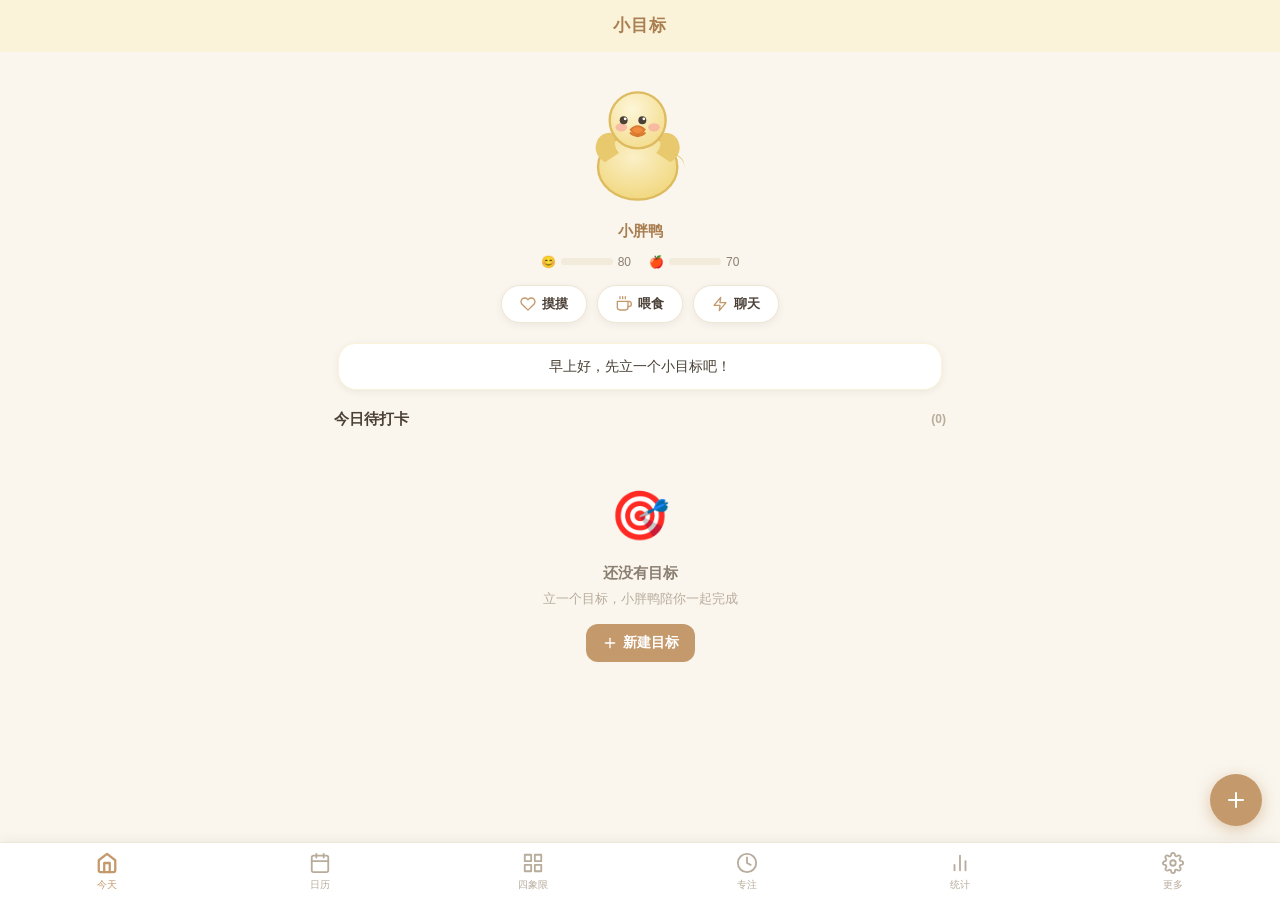
==== app/index.html @ 7b48530d "🐤 小目标 v1.0：完全免费的PlanJoy复刻版 + 虚拟宠物 - 6页面: 今天(宠物+待打卡)/日历/四象限/番茄钟/统计/更多 - 目标3类型(量化/习惯/里程碑) + 4步创建向导 + 1" ====
<!DOCTYPE html>
<html lang="zh-CN">
<head>
  <meta charset="UTF-8">
  <meta name="viewport" content="width=device-width, initial-scale=1.0, maximum-scale=1.0, user-scalable=no, viewport-fit=cover">
  <meta name="theme-color" content="#C49A6C">
  <meta name="description" content="小目标 - 一个人也能认真完成目标的安静角落。完全免费、无付费墙、无焦虑制造机。">
  <meta name="apple-mobile-web-app-capable" content="yes">
  <meta name="mobile-web-app-capable" content="yes">
  <meta name="apple-mobile-web-app-status-bar-style" content="default">
  <meta name="apple-mobile-web-app-title" content="小目标">
  <link rel="manifest" href="manifest.json">
  <link rel="icon" href="data:image/svg+xml,%3Csvg xmlns='http://www.w3.org/2000/svg' viewBox='0 0 64 64'%3E%3Ccircle cx='32' cy='34' r='26' fill='%23F0D67A'/%3E%3Cellipse cx='32' cy='38' rx='20' ry='14' fill='%23F5E6B8'/%3E%3Ccircle cx='24' cy='30' r='3.5' fill='%23333'/%3E%3Ccircle cx='40' cy='30' r='3.5' fill='%23333'/%3E%3Cpath d='M27 40 q5 5 10 0' stroke='%23E8A33C' stroke-width='3' fill='none' stroke-linecap='round'/%3E%3C/svg%3E">
  <link rel="apple-touch-icon" href="assets/app-icon-180.png">
  <title>小目标</title>
  <link rel="stylesheet" href="css/style.css">
</head>
<body>
  <!-- 启动画面 -->
  <div id="splash-screen" class="splash-screen">
    <div class="splash-content">
      <svg class="splash-logo" viewBox="0 0 64 64"><circle cx="32" cy="34" r="26" fill="#F0D67A"/><ellipse cx="32" cy="38" rx="20" ry="14" fill="#F5E6B8"/><circle cx="24" cy="30" r="3.5" fill="#333"/><circle cx="40" cy="30" r="3.5" fill="#333"/><path d="M27 40 q5 5 10 0" stroke="#E8A33C" stroke-width="3" fill="none" stroke-linecap="round"/></svg>
      <div class="splash-title">小目标</div>
      <div class="splash-sub">一个人也能认真完成目标 🐤</div>
      <div class="splash-loader"></div>
    </div>
  </div>

  <!-- 主应用 -->
  <div id="app" class="app-wrap hidden">
    <header class="app-header">
      <div class="app-title" id="page-title">小目标</div>
      <nav class="app-nav" id="app-nav">
        <a href="#" data-page="home" class="active">
          <svg class="nav-icon" viewBox="0 0 24 24" fill="none" stroke="currentColor" stroke-width="2" stroke-linecap="round" stroke-linejoin="round"><path d="M3 9l9-7 9 7v11a2 2 0 0 1-2 2H5a2 2 0 0 1-2-2z"/><polyline points="9 22 9 12 15 12 15 22"/></svg>
          <span>今天</span>
        </a>
        <a href="#" data-page="calendar">
          <svg class="nav-icon" viewBox="0 0 24 24" fill="none" stroke="currentColor" stroke-width="2" stroke-linecap="round" stroke-linejoin="round"><rect x="3" y="4" width="18" height="18" rx="2" ry="2"/><line x1="16" y1="2" x2="16" y2="6"/><line x1="8" y1="2" x2="8" y2="6"/><line x1="3" y1="10" x2="21" y2="10"/></svg>
          <span>日历</span>
        </a>
        <a href="#" data-page="quadrant">
          <svg class="nav-icon" viewBox="0 0 24 24" fill="none" stroke="currentColor" stroke-width="2" stroke-linecap="round" stroke-linejoin="round"><rect x="3" y="3" width="7" height="7"/><rect x="14" y="3" width="7" height="7"/><rect x="14" y="14" width="7" height="7"/><rect x="3" y="14" width="7" height="7"/></svg>
          <span>四象限</span>
        </a>
        <a href="#" data-page="focus">
          <svg class="nav-icon" viewBox="0 0 24 24" fill="none" stroke="currentColor" stroke-width="2" stroke-linecap="round" stroke-linejoin="round"><circle cx="12" cy="12" r="10"/><polyline points="12 6 12 12 16 14"/></svg>
          <span>专注</span>
        </a>
        <a href="#" data-page="stats">
          <svg class="nav-icon" viewBox="0 0 24 24" fill="none" stroke="currentColor" stroke-width="2" stroke-linecap="round" stroke-linejoin="round"><line x1="18" y1="20" x2="18" y2="10"/><line x1="12" y1="20" x2="12" y2="4"/><line x1="6" y1="20" x2="6" y2="14"/></svg>
          <span>统计</span>
        </a>
        <a href="#" data-page="more">
          <svg class="nav-icon" viewBox="0 0 24 24" fill="none" stroke="currentColor" stroke-width="2" stroke-linecap="round" stroke-linejoin="round"><circle cx="12" cy="12" r="3"/><path d="M19.4 15a1.65 1.65 0 0 0 .33 1.82l.06.06a2 2 0 0 1 0 2.83 2 2 0 0 1-2.83 0l-.06-.06a1.65 1.65 0 0 0-1.82-.33 1.65 1.65 0 0 0-1 1.51V21a2 2 0 0 1-2 2 2 2 0 0 1-2-2v-.09A1.65 1.65 0 0 0 9 19.4a1.65 1.65 0 0 0-1.82.33l-.06.06a2 2 0 0 1-2.83 0 2 2 0 0 1 0-2.83l.06-.06a1.65 1.65 0 0 0 .33-1.82 1.65 1.65 0 0 0-1.51-1H3a2 2 0 0 1-2-2 2 2 0 0 1 2-2h.09A1.65 1.65 0 0 0 4.6 9a1.65 1.65 0 0 0-.33-1.82l-.06-.06a2 2 0 0 1 0-2.83 2 2 0 0 1 2.83 0l.06.06a1.65 1.65 0 0 0 1.82.33H9a1.65 1.65 0 0 0 1-1.51V3a2 2 0 0 1 2-2 2 2 0 0 1 2 2v.09a1.65 1.65 0 0 0 1 1.51 1.65 1.65 0 0 0 1.82-.33l.06-.06a2 2 0 0 1 2.83 0 2 2 0 0 1 0 2.83l-.06.06a1.65 1.65 0 0 0-.33 1.82V9a1.65 1.65 0 0 0 1.51 1H21a2 2 0 0 1 2 2 2 2 0 0 1-2 2h-.09a1.65 1.65 0 0 0-1.51 1z"/></svg>
          <span>更多</span>
        </a>
      </nav>
    </header>

    <main id="main-content"></main>

    <!-- 底部快捷打卡栏 -->
    <div id="quickbar" class="quickbar hidden">
      <div class="quickbar-inner" id="quickbar-inner"></div>
    </div>

    <div id="modal-overlay" class="modal-overlay hidden">
      <div class="modal-box" id="modal-content"></div>
    </div>
    <div id="duck-pop" class="duck-pop hidden"></div>
    <div id="toast" class="toast hidden"></div>
  </div>

  <script>
    if ('serviceWorker' in navigator && /^https?:$/.test(location.protocol)) {
      window.addEventListener('load', function () {
        navigator.serviceWorker.register('service-worker.js').catch(function (e) {
          console.warn('SW failed:', e.message);
        });
      });
    }
  </script>
  <script src="js/data/presets.js"></script>
  <script src="js/data/templates.js"></script>
  <script src="js/data/duck.js"></script>
  <script src="js/utils/icons.js"></script>
  <script src="js/utils/store.js"></script>
  <script src="js/utils/duckArt.js"></script>
  <script src="js/utils/llm.js"></script>
  <script src="js/app.js"></script>
</body>
</html>
---- app/css/style.css ----
/* ============ 小目标 · 手账感设计 ============ */
:root {
  --primary: #C49A6C;        /* 暖木色 */
  --primary-dark: #A97E50;
  --olive: #7A9A6E;          /* 橄榄绿 */
  --duck-yellow: #F0D67A;    /* 小胖鸭黄 */
  --duck-soft: #FBF3D9;
  --done: #6DBF6D;           /* 完成绿 */
  --warn: #F0A050;           /* 警告橙 */
  --danger: #E07070;
  --bg: #FAF6EE;             /* 手账米白 */
  --card: #FFFFFF;
  --ink: #4A4036;            /* 主文字 */
  --ink-2: #8A7F70;          /* 次要文字 */
  --ink-3: #B8AC9C;          /* 弱文字 */
  --line: #EFE6D6;
  --radius: 16px;
  --shadow: 0 2px 8px rgba(0,0,0,0.06);
  --nav-h: 58px;
  --header-h: 52px;
}
* { margin: 0; padding: 0; box-sizing: border-box; -webkit-tap-highlight-color: transparent; }
html { font-size: 16px; }
body {
  font-family: -apple-system, BlinkMacSystemFont, "PingFang SC", "Hiragino Sans GB", "Microsoft YaHei", sans-serif;
  background: var(--bg);
  color: var(--ink);
  line-height: 1.5;
  overscroll-behavior: none;
}

/* ---------- 启动画面 ---------- */
.splash-screen {
  position: fixed; inset: 0; background: var(--duck-soft);
  display: flex; align-items: center; justify-content: center; z-index: 999;
  transition: opacity .4s;
}
.splash-screen.fade-out { opacity: 0; pointer-events: none; }
.splash-content { text-align: center; }
.splash-logo { width: 88px; height: 88px; border-radius: 24px; box-shadow: var(--shadow); }
.splash-title { font-size: 26px; font-weight: 700; margin-top: 14px; color: var(--primary-dark); }
.splash-sub { font-size: 13px; color: var(--ink-2); margin-top: 6px; }
.splash-loader {
  width: 44px; height: 4px; background: #EAD9B8; border-radius: 2px; margin: 22px auto 0;
  overflow: hidden; position: relative;
}
.splash-loader::after {
  content: ''; position: absolute; left: -50%; width: 50%; height: 100%;
  background: var(--primary); border-radius: 2px; animation: load 1.1s ease-in-out infinite;
}
@keyframes load { 0%{left:-50%} 100%{left:100%} }

/* ---------- 布局 ---------- */
.app-wrap { min-height: 100vh; padding-bottom: calc(var(--nav-h) + env(safe-area-inset-bottom)); }
.hidden { display: none !important; }
.app-header {
  position: sticky; top: 0; z-index: 50;
  background: var(--duck-soft);
  padding-top: env(safe-area-inset-top);
}
.app-title {
  height: var(--header-h); line-height: var(--header-h); text-align: center;
  font-size: 17px; font-weight: 700; color: var(--primary-dark);
  letter-spacing: 1px;
}
.app-nav {
  display: flex; justify-content: space-around;
  background: var(--card);
  border-top: 1px solid var(--line);
  position: fixed; bottom: 0; left: 0; right: 0; z-index: 60;
  height: calc(var(--nav-h) + env(safe-area-inset-bottom));
  padding-bottom: env(safe-area-inset-bottom);
  box-shadow: 0 -2px 12px rgba(0,0,0,0.05);
}
.app-nav a {
  flex: 1; display: flex; flex-direction: column; align-items: center; justify-content: center;
  text-decoration: none; color: var(--ink-3); font-size: 10px; gap: 3px;
}
.app-nav a .nav-icon { width: 22px; height: 22px; }
.app-nav a.active { color: var(--primary); }
.app-nav a.active .nav-icon { stroke-width: 2.5; }

main { padding: 14px 14px 20px; max-width: 640px; margin: 0 auto; }

/* ---------- 卡片 ---------- */
.card {
  background: var(--card); border-radius: var(--radius);
  box-shadow: var(--shadow); padding: 16px; margin-bottom: 12px;
}
.card-title { font-size: 14px; font-weight: 600; color: var(--ink-2); margin-bottom: 10px; display: flex; align-items: center; gap: 6px; }
.card-title svg { width: 16px; height: 16px; }

/* ---------- 目标卡片 ---------- */
.goal-card {
  background: var(--card); border-radius: var(--radius);
  box-shadow: var(--shadow); padding: 16px; margin-bottom: 12px;
  border-left: 4px solid var(--olive);
}
.goal-card.type-quantitative { border-left-color: #7A9A6E; }
.goal-card.type-habit { border-left-color: #6FA8C9; }
.goal-card.type-milestone { border-left-color: #C9A06F; }
.goal-card.done-goal { opacity: .65; }
.goal-head { display: flex; justify-content: space-between; align-items: flex-start; gap: 8px; }
.goal-name { font-size: 16px; font-weight: 600; }
.goal-cat { font-size: 11px; color: var(--ink-3); margin-top: 2px; }
.goal-progress { margin-top: 10px; }
.progress-bar { height: 10px; background: #F2EADB; border-radius: 5px; overflow: hidden; }
.progress-fill { height: 100%; background: linear-gradient(90deg, var(--olive), #96B58A); border-radius: 5px; transition: width .4s; }
.progress-text { display: flex; justify-content: space-between; font-size: 12px; color: var(--ink-2); margin-top: 5px; }
.goal-meta { display: flex; gap: 12px; font-size: 12px; color: var(--ink-2); margin-top: 8px; flex-wrap: wrap; }
.goal-meta span { display: inline-flex; align-items: center; gap: 3px; }
.goal-meta svg { width: 13px; height: 13px; }
.goal-actions { display: flex; gap: 8px; margin-top: 12px; }
.goal-actions .btn { flex: 1; }

/* 里程碑节点 */
.milestones { margin-top: 10px; }
.milestone-item {
  display: flex; align-items: center; gap: 8px; padding: 7px 0;
  border-top: 1px dashed var(--line); font-size: 13px;
}
.milestone-item:first-child { border-top: none; }
.ms-dot {
  width: 18px; height: 18px; border-radius: 50%; flex-shrink: 0;
  border: 2px solid var(--ink-3); display: flex; align-items: center; justify-content: center;
}
.ms-dot.achieved { background: var(--done); border-color: var(--done); color: #fff; }
.ms-dot.achieved svg { width: 10px; height: 10px; }
.ms-dot.current { border-color: var(--primary); }
.ms-title { flex: 1; }
.ms-title.done-ms { text-decoration: line-through; color: var(--ink-3); }
.ms-date { font-size: 11px; color: var(--ink-3); }

/* ---------- 按钮 ---------- */
.btn {
  display: inline-flex; align-items: center; justify-content: center; gap: 5px;
  border: none; border-radius: 12px; padding: 10px 16px;
  font-size: 14px; font-weight: 600; cursor: pointer;
  background: var(--primary); color: #fff;
  transition: transform .1s, opacity .2s;
}
.btn:active { transform: scale(.96); }
.btn svg { width: 16px; height: 16px; }
.btn-outline { background: transparent; color: var(--primary); border: 1.5px solid var(--primary); }
.btn-olive { background: var(--olive); }
.btn-ghost { background: #F4EDDF; color: var(--ink-2); }
.btn-danger { background: var(--danger); color: #fff; }
.btn-sm { padding: 7px 12px; font-size: 13px; border-radius: 10px; }
.btn-block { width: 100%; }
.btn:disabled { opacity: .45; }

/* ---------- 表单 ---------- */
.form-group { margin-bottom: 14px; }
.form-label { display: block; font-size: 13px; font-weight: 600; color: var(--ink-2); margin-bottom: 6px; }
.form-input, .form-select, .form-textarea {
  width: 100%; border: 1.5px solid var(--line); border-radius: 12px;
  padding: 11px 12px; font-size: 15px; background: #fff; color: var(--ink);
  font-family: inherit; outline: none; transition: border-color .2s;
}
.form-input:focus, .form-select:focus, .form-textarea:focus { border-color: var(--primary); }
.form-textarea { min-height: 72px; resize: vertical; }
.form-hint { font-size: 11px; color: var(--ink-3); margin-top: 4px; }
.type-select { display: grid; grid-template-columns: 1fr 1fr 1fr; gap: 8px; }
.type-option {
  border: 2px solid var(--line); border-radius: 14px; padding: 12px 6px;
  text-align: center; cursor: pointer; background: #fff; transition: all .15s;
}
.type-option.selected { border-color: var(--primary); background: var(--duck-soft); }
.type-option .type-icon { font-size: 24px; }
.type-option .type-name { font-size: 13px; font-weight: 600; margin-top: 4px; }
.type-option .type-desc { font-size: 10px; color: var(--ink-3); margin-top: 2px; }
.seg { display: flex; background: #F4EDDF; border-radius: 12px; padding: 3px; gap: 3px; }
.seg button {
  flex: 1; border: none; background: transparent; padding: 8px 4px;
  border-radius: 10px; font-size: 13px; color: var(--ink-2); cursor: pointer; font-weight: 500;
}
.seg button.active { background: #fff; color: var(--primary); font-weight: 700; box-shadow: var(--shadow); }
.freq-row { display: flex; align-items: center; gap: 8px; }
.freq-row input { flex: 1; }
.step-btns { display: flex; gap: 10px; margin-top: 20px; }

/* ---------- 日历 ---------- */
.cal-header { display: flex; justify-content: space-between; align-items: center; margin-bottom: 10px; }
.cal-month { font-size: 16px; font-weight: 700; }
.cal-nav { background: none; border: none; font-size: 20px; color: var(--primary); cursor: pointer; padding: 4px 10px; }
.cal-week { display: grid; grid-template-columns: repeat(7, 1fr); text-align: center; font-size: 11px; color: var(--ink-3); margin-bottom: 4px; }
.cal-days { display: grid; grid-template-columns: repeat(7, 1fr); gap: 3px; }
.cal-day {
  aspect-ratio: 1; border-radius: 10px; display: flex; flex-direction: column;
  align-items: center; justify-content: center; font-size: 12px; cursor: pointer;
  background: #FBF8F0; position: relative;
}
.cal-day.today { border: 1.5px solid var(--primary); font-weight: 700; }
.cal-day.done { background: var(--done); color: #fff; font-weight: 600; }
.cal-day.makeup { background: var(--warn); color: #fff; }
.cal-day.empty { background: transparent; cursor: default; }
.cal-day .cal-dot { position: absolute; bottom: 2px; width: 4px; height: 4px; border-radius: 50%; background: var(--primary); }
.cal-day.done .cal-dot { background: #fff; }
.cal-day.other-month { opacity: .3; }
.cal-legend { display: flex; gap: 14px; font-size: 11px; color: var(--ink-2); margin-top: 8px; }
.cal-legend i { display: inline-block; width: 10px; height: 10px; border-radius: 3px; margin-right: 4px; vertical-align: -1px; }
.cal-records { margin-top: 12px; }
.record-item {
  display: flex; gap: 10px; padding: 8px 0; border-top: 1px dashed var(--line);
  font-size: 13px; align-items: baseline;
}
.record-item:first-child { border-top: none; }
.record-date { color: var(--ink-3); flex-shrink: 0; font-size: 12px; }
.record-note { flex: 1; }

/* ---------- 四象限 ---------- */
.quad-grid { display: grid; grid-template-columns: 1fr 1fr; gap: 10px; }
.quad-cell {
  border-radius: 14px; padding: 10px; min-height: 150px;
  display: flex; flex-direction: column;
}
.quad-cell.q1 { background: #FBEAEA; }
.quad-cell.q2 { background: #EAF2E4; }
.quad-cell.q3 { background: #FBF3DC; }
.quad-cell.q4 { background: #F0EEEA; }
.quad-label { font-size: 12px; font-weight: 700; margin-bottom: 6px; }
.q1 .quad-label { color: #C05B5B; }
.q2 .quad-label { color: #5E8A4E; }
.q3 .quad-label { color: #C08A3E; }
.q4 .quad-label { color: #8A8070; }
.quad-task {
  background: #fff; border-radius: 10px; padding: 8px 10px; font-size: 13px;
  margin-bottom: 6px; box-shadow: var(--shadow); cursor: pointer;
  display: flex; justify-content: space-between; align-items: center; gap: 6px;
}
.quad-task.done-t { text-decoration: line-through; opacity: .5; }
.quad-task .q-del { color: var(--ink-3); font-size: 16px; background: none; border: none; cursor: pointer; padding: 0 2px; }
.quad-add { border: 2px dashed var(--line); border-radius: 10px; padding: 7px; text-align: center; font-size: 12px; color: var(--ink-3); cursor: pointer; background: transparent; width: 100%; }

/* ---------- 番茄钟 ---------- */
.focus-wrap { text-align: center; padding: 30px 10px; }
.focus-ring {
  width: 220px; height: 220px; margin: 0 auto; border-radius: 50%;
  display: flex; flex-direction: column; align-items: center; justify-content: center;
  background: conic-gradient(var(--primary) var(--pct, 0%), #F2EADB 0%);
  position: relative;
}
.focus-ring::before {
  content: ''; position: absolute; inset: 14px; border-radius: 50%; background: var(--card);
}
.focus-time { font-size: 44px; font-weight: 800; z-index: 1; font-variant-numeric: tabular-nums; }
.focus-mode { font-size: 13px; color: var(--ink-2); z-index: 1; margin-top: 2px; }
.focus-poms { font-size: 20px; margin-top: 18px; letter-spacing: 4px; }
.focus-ctrl { display: flex; gap: 12px; justify-content: center; margin-top: 24px; }
.focus-task { margin-top: 20px; text-align: left; }
.focus-opts { display: flex; gap: 8px; justify-content: center; margin-top: 16px; }
.focus-opts button { border: 1.5px solid var(--line); background: #fff; border-radius: 20px; padding: 6px 14px; font-size: 13px; color: var(--ink-2); cursor: pointer; }
.focus-opts button.active { border-color: var(--primary); color: var(--primary); font-weight: 600; }
.noise-row { display: flex; gap: 8px; justify-content: center; margin-top: 14px; flex-wrap: wrap; }
.noise-chip {
  border: 1.5px solid var(--line); background: #fff; border-radius: 20px;
  padding: 7px 14px; font-size: 13px; color: var(--ink-2); cursor: pointer;
}
.noise-chip.active { border-color: var(--olive); background: var(--duck-soft); color: var(--olive); font-weight: 600; }

/* ---------- 统计 ---------- */
.stats-grid { display: grid; grid-template-columns: 1fr 1fr; gap: 10px; margin-bottom: 14px; }
.stat-box { background: var(--card); border-radius: var(--radius); padding: 14px; box-shadow: var(--shadow); }
.stat-num { font-size: 24px; font-weight: 800; color: var(--primary-dark); }
.stat-label { font-size: 12px; color: var(--ink-2); margin-top: 2px; }
.badge-row { display: flex; flex-wrap: wrap; gap: 8px; }
.badge {
  display: inline-flex; align-items: center; gap: 5px;
  background: var(--duck-soft); border: 1.5px solid var(--duck-yellow);
  border-radius: 20px; padding: 6px 12px; font-size: 13px;
}
.badge.locked { filter: grayscale(1); opacity: .5; }
.badge svg { width: 15px; height: 15px; color: var(--warn); }
.cat-bar-row { display: flex; align-items: center; gap: 8px; margin-bottom: 8px; font-size: 12px; }
.cat-bar-label { width: 44px; color: var(--ink-2); flex-shrink: 0; }
.cat-bar { flex: 1; height: 10px; background: #F2EADB; border-radius: 5px; overflow: hidden; }
.cat-bar-fill { height: 100%; background: var(--primary); border-radius: 5px; }
.cat-bar-pct { width: 36px; text-align: right; color: var(--ink-2); }

/* ---------- 更多/设置 ---------- */
.setting-row {
  display: flex; justify-content: space-between; align-items: center;
  padding: 13px 0; border-bottom: 1px solid var(--line); cursor: pointer;
}
.setting-row:last-child { border-bottom: none; }
.setting-row .s-label { display: flex; align-items: center; gap: 10px; font-size: 14px; }
.setting-row .s-label svg { width: 18px; height: 18px; color: var(--primary); }
.setting-row .s-val { color: var(--ink-3); font-size: 13px; display: flex; align-items: center; gap: 4px; }
.setting-row .s-val svg { width: 14px; height: 14px; }
.switch { width: 46px; height: 26px; border-radius: 13px; background: #D8CDBB; position: relative; cursor: pointer; transition: background .2s; flex-shrink: 0; }
.switch::after {
  content: ''; position: absolute; top: 3px; left: 3px; width: 20px; height: 20px;
  border-radius: 50%; background: #fff; transition: left .2s; box-shadow: 0 1px 3px rgba(0,0,0,.2);
}
.switch.on { background: var(--olive); }
.switch.on::after { left: 23px; }

/* API 设置 */
.api-badge { display: inline-block; font-size: 11px; padding: 2px 8px; border-radius: 10px; margin-left: 6px; vertical-align: 1px; }
.api-free { background: #E7F4E4; color: #4A8B3A; }
.api-paid { background: #FBF3DC; color: #B07E2E; }
.api-offline { background: #E8F0F7; color: #3A6B8B; }
.key-mask { font-family: monospace; letter-spacing: 2px; color: var(--ink-2); font-size: 14px; }

/* ---------- 模板库 ---------- */
.tpl-grid { display: grid; grid-template-columns: 1fr 1fr; gap: 10px; }
.tpl-card {
  background: var(--card); border-radius: 14px; padding: 13px; box-shadow: var(--shadow);
  cursor: pointer; transition: transform .1s;
}
.tpl-card:active { transform: scale(.97); }
.tpl-emoji { font-size: 26px; }
.tpl-name { font-size: 14px; font-weight: 600; margin-top: 6px; }
.tpl-desc { font-size: 11px; color: var(--ink-3); margin-top: 3px; }

/* ---------- 今日待打卡 ---------- */
.today-list { margin-bottom: 14px; }
.today-item {
  display: flex; align-items: center; gap: 10px; padding: 12px 14px;
  background: var(--card); border-radius: 14px; margin-bottom: 8px; box-shadow: var(--shadow);
}
.today-item .ti-name { flex: 1; font-size: 14px; }
.today-item .ti-name small { display: block; color: var(--ink-3); font-size: 11px; }
.today-check {
  width: 30px; height: 30px; border-radius: 50%; border: 2px solid var(--line);
  display: flex; align-items: center; justify-content: center; cursor: pointer; flex-shrink: 0;
  color: transparent; transition: all .15s;
}
.today-check svg { width: 16px; height: 16px; }
.today-check.on { background: var(--done); border-color: var(--done); color: #fff; }

/* ---------- 小胖鸭 ---------- */
.duck-hero { text-align: center; padding: 20px 0 10px; }
.duck-avatar { width: 96px; height: 96px; margin: 0 auto; }
.duck-speech {
  background: var(--card); border-radius: 18px; padding: 14px 16px;
  box-shadow: var(--shadow); margin: 14px 0; font-size: 14px; position: relative;
}
.duck-speech::before {
  content: ''; position: absolute; top: -10px; left: 50%; transform: translateX(-50%);
  border: 6px solid transparent; border-bottom-color: var(--card);
}
.duck-levels { display: flex; gap: 8px; overflow-x: auto; padding-bottom: 6px; }
.duck-level {
  flex-shrink: 0; text-align: center; background: var(--card); border-radius: 14px;
  padding: 10px 12px; box-shadow: var(--shadow); width: 86px;
}
.duck-level .dl-emoji { font-size: 30px; }
.duck-level .dl-name { font-size: 11px; font-weight: 600; margin-top: 4px; }
.duck-level .dl-desc { font-size: 9px; color: var(--ink-3); }
.duck-level.locked .dl-emoji { filter: grayscale(1); opacity: .4; }

/* ---------- 弹窗 ---------- */
.modal-overlay {
  position: fixed; inset: 0; background: rgba(74,64,54,.5); z-index: 100;
  display: flex; align-items: flex-end; justify-content: center;
  animation: fadeIn .2s;
}
@keyframes fadeIn { from { opacity: 0 } to { opacity: 1 } }
.modal-box {
  background: var(--bg); border-radius: 20px 20px 0 0; width: 100%;
  max-width: 640px; max-height: 88vh; overflow-y: auto; padding: 20px 18px calc(24px + env(safe-area-inset-bottom));
  animation: slideUp .25s ease;
}
@keyframes slideUp { from { transform: translateY(40px); opacity: .5 } to { transform: none; opacity: 1 } }
.modal-title { font-size: 17px; font-weight: 700; text-align: center; margin-bottom: 16px; color: var(--primary-dark); }
.modal-close {
  position: absolute; top: 12px; right: 12px; width: 30px; height: 30px;
  border-radius: 50%; border: none; background: #F0E7D8; color: var(--ink-2);
  font-size: 15px; cursor: pointer;
}
.modal-wrap { position: relative; }

/* 庆祝动画 */
.celebrate-overlay {
  position: fixed; inset: 0; z-index: 200; background: rgba(74,64,54,.6);
  display: flex; align-items: center; justify-content: center; animation: fadeIn .2s;
}
.celebrate-box { text-align: center; background: var(--card); border-radius: 24px; padding: 30px 36px; box-shadow: 0 10px 40px rgba(0,0,0,.2); animation: popIn .4s; max-width: 82vw; }
@keyframes popIn { 0% { transform: scale(.6); opacity: 0 } 60% { transform: scale(1.06) } 100% { transform: none; opacity: 1 } }
.celebrate-emoji { font-size: 52px; }
.celebrate-title { font-size: 20px; font-weight: 800; margin: 10px 0 6px; color: var(--primary-dark); }
.celebrate-sub { font-size: 14px; color: var(--ink-2); margin-bottom: 18px; }

/* ---------- Toast ---------- */
.toast {
  position: fixed; top: calc(var(--header-h) + env(safe-area-inset-top) + 10px); left: 50%;
  transform: translateX(-50%); background: rgba(74,64,54,.92); color: #fff;
  padding: 10px 20px; border-radius: 24px; font-size: 13px; z-index: 300;
  animation: fadeIn .25s; max-width: 86vw; text-align: center;
}
.duck-pop {
  position: fixed; bottom: calc(var(--nav-h) + 20px); left: 50%; transform: translateX(-50%);
  background: var(--card); border: 2px solid var(--duck-yellow); border-radius: 20px;
  padding: 12px 18px; font-size: 14px; z-index: 250; box-shadow: 0 6px 24px rgba(0,0,0,.15);
  display: flex; align-items: center; gap: 10px; animation: slideUp .3s; max-width: 88vw;
}
.duck-pop .dp-emoji { font-size: 26px; }

/* 快捷打卡栏 */
.quickbar { position: fixed; bottom: calc(var(--nav-h) + env(safe-area-inset-bottom)); left: 0; right: 0; z-index: 55; padding: 0 14px 8px; pointer-events: none; }
.quickbar-inner {
  background: var(--card); border-radius: 16px; box-shadow: 0 -2px 16px rgba(0,0,0,.08);
  padding: 10px; pointer-events: auto; display: flex; gap: 8px; overflow-x: auto;
  border: 1px solid var(--line);
}
.quickbar-inner .qb-item {
  flex-shrink: 0; display: flex; align-items: center; gap: 6px;
  background: var(--duck-soft); border-radius: 12px; padding: 8px 12px;
  font-size: 13px; cursor: pointer; border: 1.5px solid transparent;
}
.quickbar-inner .qb-item:active { border-color: var(--duck-yellow); }
.quickbar-inner .qb-item.done-q { background: #E7F4E4; }

/* ---------- 其他 ---------- */
.empty-state { text-align: center; padding: 40px 20px; color: var(--ink-3); }
.empty-state .es-emoji { font-size: 48px; margin-bottom: 10px; }
.empty-state .es-title { font-size: 15px; font-weight: 600; color: var(--ink-2); }
.empty-state .es-desc { font-size: 13px; margin-top: 4px; }
.section-title { font-size: 15px; font-weight: 700; margin: 18px 0 10px; display: flex; justify-content: space-between; align-items: center; }
.section-title .st-link { font-size: 12px; color: var(--primary); font-weight: 500; text-decoration: none; }
.duck-line { font-size: 12px; color: var(--ink-2); background: var(--duck-soft); border-radius: 12px; padding: 8px 12px; margin-top: 8px; display: flex; gap: 8px; align-items: flex-start; }
.duck-line .dl-e { flex-shrink: 0; }
.fab {
  position: fixed; right: 18px; bottom: calc(var(--nav-h) + env(safe-area-inset-bottom) + 16px);
  width: 52px; height: 52px; border-radius: 50%; border: none; z-index: 54;
  background: var(--primary); color: #fff; font-size: 26px; box-shadow: 0 4px 16px rgba(196,154,108,.5);
  cursor: pointer; display: flex; align-items: center; justify-content: center;
}
.fab:active { transform: scale(.92); }
.fab svg { width: 24px; height: 24px; }
.ai-loading { text-align: center; padding: 20px; color: var(--ink-2); font-size: 13px; }
.spinner {
  width: 26px; height: 26px; border: 3px solid var(--line); border-top-color: var(--primary);
  border-radius: 50%; margin: 0 auto 10px; animation: spin .8s linear infinite;
}
@keyframes spin { to { transform: rotate(360deg) } }
.divider { border: none; border-top: 1px solid var(--line); margin: 14px 0; }
.tag {
  display: inline-block; background: #F4EDDF; color: var(--ink-2);
  font-size: 11px; border-radius: 8px; padding: 2px 8px; margin-right: 4px; margin-top: 6px;
}
.chip {
  display: inline-block; border: 1.5px solid var(--line); border-radius: 16px;
  padding: 5px 12px; font-size: 12px; margin: 3px 4px 0 0; cursor: pointer; background: #fff;
}
.chip.selected { border-color: var(--olive); background: var(--duck-soft); color: var(--olive); font-weight: 600; }

/* ============ 小胖鸭动画 ============ */
.duck-svg { overflow: visible; display: block; }
/* 闲时浮动 */
.duck-idle .duck-eyes, .duck-happy .duck-eyes { animation: duckBreathe 3s ease-in-out infinite; }
.duck-idle, .duck-happy { animation: duckFloat 3.2s ease-in-out infinite; }
@keyframes duckFloat {
  0%, 100% { transform: translateY(0) rotate(-1deg); }
  50% { transform: translateY(-6px) rotate(1deg); }
}
@keyframes duckBreathe {
  0%, 100% { transform: scale(1); }
  50% { transform: scale(1.04); }
}
/* 眨眼（每 4 秒一次） */
.duck-blink { animation: duckBlink 4s infinite; }
@keyframes duckBlink {
  0%, 92%, 100% { stroke-width: 0; }
  94%, 96% { stroke-width: 2.4; }
}
/* 开心时摇摆 */
.duck-cheer { animation: duckWiggle .5s ease-in-out infinite alternate; }
@keyframes duckWiggle {
  from { transform: rotate(-4deg); }
  to { transform: rotate(4deg); }
}
/* 睡觉 Zzz */
.duck-sleep { animation: duckSleep 4s ease-in-out infinite; }
@keyframes duckSleep {
  0%, 100% { transform: translateY(2px); }
  50% { transform: translateY(0); }
}
.duck-sleep .deco-spark { display: none; }
/* 爱心飘出 */
.duck-hearts path { animation: heartFloat 1.6s ease-out infinite; }
.duck-hearts path:nth-child(2) { animation-delay: .5s; }
@keyframes heartFloat {
  0% { transform: translateY(0) scale(.6); opacity: 0; }
  30% { opacity: 1; }
  100% { transform: translateY(-22px) scale(1.2); opacity: 0; }
}
/* 星星环绕 */
.duck-stars path { animation: starSpin 2s linear infinite; transform-origin: center; transform-box: fill-box; }
.duck-stars path:nth-child(2) { animation-direction: reverse; animation-duration: 1.4s; }
@keyframes starSpin { from { transform: rotate(0deg) } to { transform: rotate(360deg) } }
/* 火焰跳动 */
.deco-fire path { animation: fireFlicker 1.2s ease-in-out infinite alternate; }
.deco-fire path:nth-child(2) { animation-delay: .4s; }
@keyframes fireFlicker {
  from { transform: scaleY(1); transform-origin: bottom; }
  to { transform: scaleY(1.12); transform-origin: bottom; }
}
/* 食物 */
.duck-food circle { animation: foodBounce 1s ease-in-out infinite; }
@keyframes foodBounce {
  0%, 100% { transform: translateY(0); }
  50% { transform: translateY(-4px); }
}
/* 被摸时抖动开心 */
.duck-pet { animation: duckPet .4s ease; }
@keyframes duckPet {
  0% { transform: scale(1); }
  30% { transform: scale(1.1) rotate(-3deg); }
  60% { transform: scale(1.08) rotate(3deg); }
  100% { transform: scale(1); }
}

/* 宠物交互区 */
.pet-stage { text-align: center; padding: 10px 0 6px; position: relative; }
.pet-stage .duck-big { width: 140px; height: 140px; margin: 0 auto; cursor: pointer; }
.pet-stage .duck-big:active { transform: scale(.95); }
.pet-name { font-size: 15px; font-weight: 700; margin-top: 4px; color: var(--primary-dark); }
.pet-status { display: flex; justify-content: center; gap: 18px; margin-top: 10px; font-size: 12px; color: var(--ink-2); }
.pet-status .ps-item { display: flex; align-items: center; gap: 5px; }
.pet-status .ps-bar { width: 52px; height: 7px; background: #F2EADB; border-radius: 4px; overflow: hidden; }
.pet-status .ps-fill { height: 100%; border-radius: 4px; background: linear-gradient(90deg, var(--duck-yellow), #F0A050); transition: width .5s; }
.pet-status .ps-fill.fed-f { background: linear-gradient(90deg, var(--olive), #96B58A); }
.pet-actions { display: flex; justify-content: center; gap: 10px; margin-top: 14px; }
.pet-action-btn {
  display: inline-flex; align-items: center; gap: 6px;
  background: var(--card); border: 1.5px solid var(--line); border-radius: 24px;
  padding: 9px 18px; font-size: 13px; font-weight: 600; color: var(--ink);
  cursor: pointer; box-shadow: var(--shadow); transition: transform .1s;
}
.pet-action-btn:active { transform: scale(.94); }
.pet-action-btn svg { width: 16px; height: 16px; color: var(--primary); }
.pet-speech {
  background: var(--card); border-radius: 18px; padding: 12px 16px;
  box-shadow: var(--shadow); margin: 14px 4px 4px; font-size: 14px;
  position: relative; border: 1.5px solid var(--duck-soft); min-height: 46px;
  display: flex; align-items: center; justify-content: center; text-align: center;
}
.pet-levels { display: flex; gap: 8px; overflow-x: auto; padding: 8px 2px 4px; }
.pet-level {
  flex-shrink: 0; text-align: center; background: var(--card); border-radius: 14px;
  padding: 10px 8px; box-shadow: var(--shadow); width: 88px; border: 2px solid transparent;
}
.pet-level.current-lv { border-color: var(--duck-yellow); background: var(--duck-soft); }
.pet-level.locked-lv { opacity: .55; }
.pet-level .pl-emoji { font-size: 34px; line-height: 1.1; }
.pet-level .pl-name { font-size: 11px; font-weight: 700; margin-top: 4px; }
.pet-level .pl-desc { font-size: 9px; color: var(--ink-3); margin-top: 2px; }
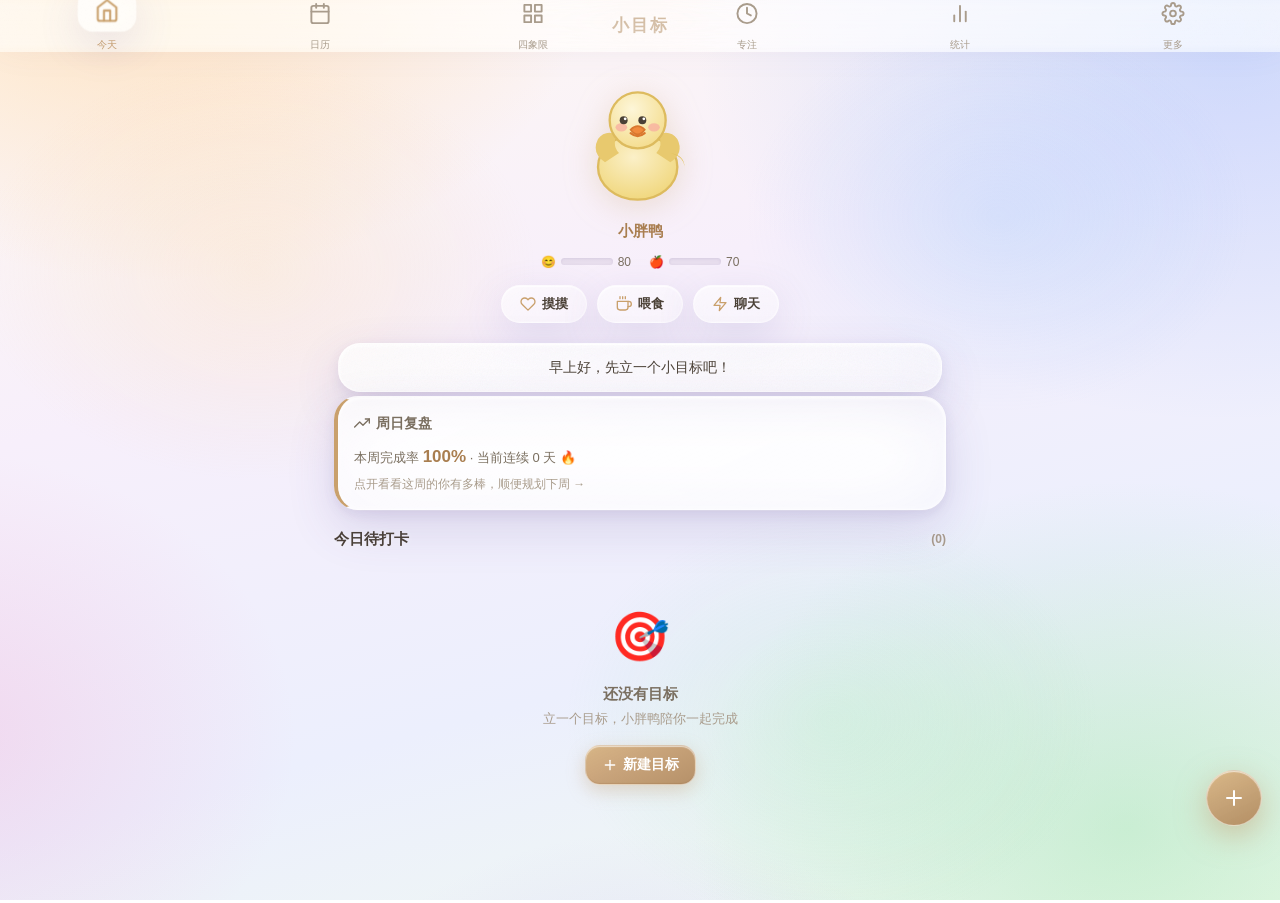
==== commit 380febcf: "🔬 调研苹果官方定义后增强液态玻璃（WWDC25 Liquid Glass） 调研来源: 苹果官方介绍 + 掘金拆解(limengzhe/啪叽) + shuding/liquid-glass源码  苹" ====
--- a/app/index.html
+++ b/app/index.html
@@ -14,6 +14,7 @@
   <link rel="apple-touch-icon" href="assets/app-icon-180.png">
   <title>小目标</title>
   <link rel="stylesheet" href="css/style.css">
+  <link rel="stylesheet" href="css/liquid-glass.css">
 </head>
 <body>
   <!-- 启动画面 -->
--- a/app/css/style.css
+++ b/app/css/style.css
@@ -1,21 +1,51 @@
-/* ============ 小目标 · 手账感设计 ============ */
+/* ============================================================
+ * 「小目标」· 液态玻璃 Liquid Glass — iOS 26 复刻
+ * 特征：高透光毛玻璃 / 表面亮度渐变 / 顶部高光 / 大模糊 /
+ *       彩色环境光斑 / 弹性动画 / 玻璃圆底图标
+ * ============================================================ */
 :root {
-  --primary: #C49A6C;        /* 暖木色 */
+  --primary: #C9A06C;
   --primary-dark: #A97E50;
-  --olive: #7A9A6E;          /* 橄榄绿 */
-  --duck-yellow: #F0D67A;    /* 小胖鸭黄 */
-  --duck-soft: #FBF3D9;
-  --done: #6DBF6D;           /* 完成绿 */
-  --warn: #F0A050;           /* 警告橙 */
+  --olive: #7A9A6E;
+  --duck-yellow: #F0D67A;
+  --done: #6DBF6D;
+  --warn: #F0A050;
   --danger: #E07070;
-  --bg: #FAF6EE;             /* 手账米白 */
-  --card: #FFFFFF;
-  --ink: #4A4036;            /* 主文字 */
-  --ink-2: #8A7F70;          /* 次要文字 */
-  --ink-3: #B8AC9C;          /* 弱文字 */
-  --line: #EFE6D6;
-  --radius: 16px;
-  --shadow: 0 2px 8px rgba(0,0,0,0.06);
+  --ink: #4A4036;
+  --ink-2: #7A6F60;
+  --ink-3: #A99C8C;
+
+  /* —— iOS 26 液态玻璃参数 —— */
+  --glass-blur: blur(42px) saturate(190%) brightness(1.12);
+  --glass-strong-blur: blur(56px) saturate(200%) brightness(1.15);
+  /* 玻璃表面：顶部亮 → 底部暗（模拟光源） */
+  --glass-bg: linear-gradient(155deg,
+      rgba(255, 255, 255, 0.62) 0%,
+      rgba(255, 255, 255, 0.40) 42%,
+      rgba(255, 255, 255, 0.22) 100%);
+  --glass-bg-strong: linear-gradient(155deg,
+      rgba(255, 255, 255, 0.75) 0%,
+      rgba(255, 255, 255, 0.52) 45%,
+      rgba(255, 255, 255, 0.34) 100%);
+  /* 玻璃边缘 + 高光 + 投影 */
+  --glass-border: rgba(255, 255, 255, 0.5);
+  --glass-shadow:
+    inset 0 1px 1px rgba(255, 255, 255, 0.75),
+    inset 0 -1px 1px rgba(255, 255, 255, 0.18),
+    inset 0 0 28px rgba(255, 255, 255, 0.16),
+    0 12px 40px rgba(105, 85, 160, 0.16);
+  --glass-shadow-deep:
+    inset 0 1px 1px rgba(255, 255, 255, 0.8),
+    inset 0 -1px 1px rgba(255, 255, 255, 0.2),
+    inset 0 0 36px rgba(255, 255, 255, 0.2),
+    0 20px 60px rgba(90, 70, 150, 0.22);
+
+  /* 弹性动画（spring） */
+  --spring: cubic-bezier(0.34, 1.56, 0.64, 1);
+  --ease: cubic-bezier(0.25, 0.8, 0.4, 1);
+
+  --radius: 24px;
+  --radius-lg: 30px;
   --nav-h: 58px;
   --header-h: 52px;
 }
@@ -23,89 +53,181 @@
 html { font-size: 16px; }
 body {
   font-family: -apple-system, BlinkMacSystemFont, "PingFang SC", "Hiragino Sans GB", "Microsoft YaHei", sans-serif;
-  background: var(--bg);
   color: var(--ink);
   line-height: 1.5;
   overscroll-behavior: none;
+  min-height: 100vh;
+  /* 彩色环境光（iOS 26 风格背景） */
+  background:
+    radial-gradient(720px 540px at 12% -6%, rgba(255, 190, 110, 0.40), transparent 62%),
+    radial-gradient(860px 620px at 96% 4%, rgba(120, 170, 255, 0.34), transparent 62%),
+    radial-gradient(700px 560px at 88% 92%, rgba(130, 220, 150, 0.34), transparent 62%),
+    radial-gradient(560px 460px at -4% 82%, rgba(245, 150, 200, 0.26), transparent 62%),
+    radial-gradient(500px 380px at 50% 120%, rgba(190, 160, 255, 0.30), transparent 65%),
+    linear-gradient(165deg, #FFF9F1 0%, #F7EFFB 36%, #ECEFFD 68%, #F0FAEF 100%);
+  background-attachment: fixed;
+}
+
+/* 大尺寸环境光晕层（增强玻璃下的色彩深度） */
+body::before {
+  content: '';
+  position: fixed; inset: 0; z-index: -1; pointer-events: none;
+  background:
+    radial-gradient(400px 300px at 20% 30%, rgba(255, 220, 160, 0.25), transparent 70%),
+    radial-gradient(360px 280px at 78% 24%, rgba(150, 200, 255, 0.20), transparent 70%),
+    radial-gradient(380px 300px at 65% 80%, rgba(160, 235, 175, 0.22), transparent 70%);
 }
 
 /* ---------- 启动画面 ---------- */
 .splash-screen {
-  position: fixed; inset: 0; background: var(--duck-soft);
+  position: fixed; inset: 0;
   display: flex; align-items: center; justify-content: center; z-index: 999;
-  transition: opacity .4s;
+  transition: opacity .5s var(--ease);
+  background:
+    radial-gradient(560px 420px at 18% 8%, rgba(255, 190, 110, 0.42), transparent 65%),
+    radial-gradient(620px 480px at 82% 88%, rgba(120, 170, 255, 0.38), transparent 65%),
+    radial-gradient(460px 360px at 60% 30%, rgba(245, 150, 200, 0.22), transparent 65%),
+    linear-gradient(165deg, #FFF9F1, #F5EEFB 55%, #EDF2FD);
 }
 .splash-screen.fade-out { opacity: 0; pointer-events: none; }
 .splash-content { text-align: center; }
-.splash-logo { width: 88px; height: 88px; border-radius: 24px; box-shadow: var(--shadow); }
-.splash-title { font-size: 26px; font-weight: 700; margin-top: 14px; color: var(--primary-dark); }
+.splash-logo {
+  width: 96px; height: 96px; border-radius: 30px;
+  background: var(--glass-bg-strong);
+  -webkit-backdrop-filter: var(--glass-strong-blur); backdrop-filter: var(--glass-strong-blur);
+  border: 1px solid var(--glass-border);
+  box-shadow: var(--glass-shadow-deep);
+  padding: 9px;
+  animation: logoFloat 3.5s var(--ease) infinite;
+}
+@keyframes logoFloat {
+  0%, 100% { transform: translateY(0) rotate(-1deg); }
+  50% { transform: translateY(-7px) rotate(1deg); }
+}
+.splash-title { font-size: 27px; font-weight: 800; margin-top: 16px; color: var(--primary-dark); text-shadow: 0 2px 14px rgba(255,255,255,0.95); letter-spacing: 2px; }
 .splash-sub { font-size: 13px; color: var(--ink-2); margin-top: 6px; }
 .splash-loader {
-  width: 44px; height: 4px; background: #EAD9B8; border-radius: 2px; margin: 22px auto 0;
+  width: 46px; height: 4px; border-radius: 2px; margin: 24px auto 0;
   overflow: hidden; position: relative;
+  background: rgba(255, 255, 255, 0.85);
+  box-shadow: 0 0 16px rgba(201, 160, 108, 0.35), inset 0 0 4px rgba(201,160,108,0.2);
 }
 .splash-loader::after {
   content: ''; position: absolute; left: -50%; width: 50%; height: 100%;
-  background: var(--primary); border-radius: 2px; animation: load 1.1s ease-in-out infinite;
+  background: linear-gradient(90deg, var(--primary), #F0D67A);
+  border-radius: 2px; animation: load 1.1s ease-in-out infinite;
 }
 @keyframes load { 0%{left:-50%} 100%{left:100%} }
 
 /* ---------- 布局 ---------- */
 .app-wrap { min-height: 100vh; padding-bottom: calc(var(--nav-h) + env(safe-area-inset-bottom)); }
 .hidden { display: none !important; }
+
+/* 顶部标题栏（悬浮玻璃） */
 .app-header {
   position: sticky; top: 0; z-index: 50;
-  background: var(--duck-soft);
   padding-top: env(safe-area-inset-top);
+  background: linear-gradient(to bottom,
+    rgba(255, 255, 255, 0.55) 0%,
+    rgba(255, 255, 255, 0.30) 85%,
+    rgba(255, 255, 255, 0) 100%);
+  -webkit-backdrop-filter: blur(40px) saturate(180%); backdrop-filter: blur(40px) saturate(180%);
 }
 .app-title {
   height: var(--header-h); line-height: var(--header-h); text-align: center;
-  font-size: 17px; font-weight: 700; color: var(--primary-dark);
-  letter-spacing: 1px;
-}
+  font-size: 17px; font-weight: 800; color: var(--primary-dark);
+  letter-spacing: 2px; text-shadow: 0 1px 8px rgba(255,255,255,0.9);
+}
+
+/* 底部导航（悬浮玻璃条 + 图标玻璃圆底） */
 .app-nav {
   display: flex; justify-content: space-around;
-  background: var(--card);
-  border-top: 1px solid var(--line);
   position: fixed; bottom: 0; left: 0; right: 0; z-index: 60;
   height: calc(var(--nav-h) + env(safe-area-inset-bottom));
   padding-bottom: env(safe-area-inset-bottom);
-  box-shadow: 0 -2px 12px rgba(0,0,0,0.05);
+  background: linear-gradient(to top,
+    rgba(255, 255, 255, 0.55) 0%,
+    rgba(255, 255, 255, 0.32) 78%,
+    rgba(255, 255, 255, 0) 100%);
+  -webkit-backdrop-filter: blur(44px) saturate(190%); backdrop-filter: blur(44px) saturate(190%);
+  box-shadow: 0 -10px 40px rgba(105, 85, 160, 0.10);
 }
 .app-nav a {
   flex: 1; display: flex; flex-direction: column; align-items: center; justify-content: center;
-  text-decoration: none; color: var(--ink-3); font-size: 10px; gap: 3px;
-}
-.app-nav a .nav-icon { width: 22px; height: 22px; }
+  text-decoration: none; color: var(--ink-3); font-size: 10px; gap: 4px;
+  transition: color .3s var(--ease);
+}
+.app-nav a .nav-icon {
+  width: 22px; height: 22px;
+  padding: 8px; width: 38px; height: 38px; box-sizing: content-box;
+  border-radius: 14px;
+  transition: all .35s var(--spring);
+}
 .app-nav a.active { color: var(--primary); }
-.app-nav a.active .nav-icon { stroke-width: 2.5; }
+.app-nav a.active .nav-icon {
+  background: linear-gradient(155deg, rgba(255,255,255,0.75), rgba(255,255,255,0.4));
+  -webkit-backdrop-filter: blur(12px); backdrop-filter: blur(12px);
+  box-shadow: var(--glass-shadow);
+  transform: translateY(-3px) scale(1.08);
+}
 
 main { padding: 14px 14px 20px; max-width: 640px; margin: 0 auto; }
 
-/* ---------- 卡片 ---------- */
+/* ---------- 玻璃卡片（iOS 26 质感） ---------- */
 .card {
-  background: var(--card); border-radius: var(--radius);
-  box-shadow: var(--shadow); padding: 16px; margin-bottom: 12px;
-}
-.card-title { font-size: 14px; font-weight: 600; color: var(--ink-2); margin-bottom: 10px; display: flex; align-items: center; gap: 6px; }
+  position: relative;
+  background: var(--glass-bg);
+  -webkit-backdrop-filter: var(--glass-blur); backdrop-filter: var(--glass-blur);
+  border: 1px solid var(--glass-border);
+  border-radius: var(--radius);
+  box-shadow: var(--glass-shadow);
+  padding: 16px; margin-bottom: 12px;
+}
+/* 表面高光层（玻璃反光） */
+.card::after {
+  content: ''; position: absolute; top: 0; left: 12px; right: 12px; height: 1px;
+  background: linear-gradient(90deg, transparent, rgba(255,255,255,0.9), transparent);
+  border-radius: var(--radius);
+  pointer-events: none;
+}
+.card-title {
+  font-size: 14px; font-weight: 600; color: var(--ink-2); margin-bottom: 10px;
+  display: flex; align-items: center; gap: 6px;
+}
 .card-title svg { width: 16px; height: 16px; }
 
 /* ---------- 目标卡片 ---------- */
 .goal-card {
-  background: var(--card); border-radius: var(--radius);
-  box-shadow: var(--shadow); padding: 16px; margin-bottom: 12px;
+  position: relative;
+  background: var(--glass-bg);
+  -webkit-backdrop-filter: var(--glass-blur); backdrop-filter: var(--glass-blur);
+  border: 1px solid var(--glass-border);
+  border-radius: var(--radius);
+  box-shadow: var(--glass-shadow);
+  padding: 16px; margin-bottom: 12px;
   border-left: 4px solid var(--olive);
-}
+  transition: transform .3s var(--spring);
+}
+.goal-card:active { transform: scale(0.985); }
 .goal-card.type-quantitative { border-left-color: #7A9A6E; }
 .goal-card.type-habit { border-left-color: #6FA8C9; }
 .goal-card.type-milestone { border-left-color: #C9A06F; }
-.goal-card.done-goal { opacity: .65; }
+.goal-card.done-goal { opacity: .6; }
 .goal-head { display: flex; justify-content: space-between; align-items: flex-start; gap: 8px; }
-.goal-name { font-size: 16px; font-weight: 600; }
+.goal-name { font-size: 16px; font-weight: 700; }
 .goal-cat { font-size: 11px; color: var(--ink-3); margin-top: 2px; }
 .goal-progress { margin-top: 10px; }
-.progress-bar { height: 10px; background: #F2EADB; border-radius: 5px; overflow: hidden; }
-.progress-fill { height: 100%; background: linear-gradient(90deg, var(--olive), #96B58A); border-radius: 5px; transition: width .4s; }
+.progress-bar {
+  height: 10px; border-radius: 6px; overflow: hidden;
+  background: rgba(120, 100, 150, 0.10);
+  box-shadow: inset 0 1px 3px rgba(90, 70, 130, 0.12), inset 0 0 0 1px rgba(255,255,255,0.35);
+}
+.progress-fill {
+  height: 100%;
+  background: linear-gradient(90deg, var(--olive), #9DBC91);
+  border-radius: 6px; transition: width .5s var(--ease);
+  box-shadow: 0 0 12px rgba(122, 154, 110, 0.45);
+}
 .progress-text { display: flex; justify-content: space-between; font-size: 12px; color: var(--ink-2); margin-top: 5px; }
 .goal-meta { display: flex; gap: 12px; font-size: 12px; color: var(--ink-2); margin-top: 8px; flex-wrap: wrap; }
 .goal-meta span { display: inline-flex; align-items: center; gap: 3px; }
@@ -117,64 +239,116 @@
 .milestones { margin-top: 10px; }
 .milestone-item {
   display: flex; align-items: center; gap: 8px; padding: 7px 0;
-  border-top: 1px dashed var(--line); font-size: 13px;
+  border-top: 1px dashed rgba(160, 140, 200, 0.22); font-size: 13px;
 }
 .milestone-item:first-child { border-top: none; }
 .ms-dot {
   width: 18px; height: 18px; border-radius: 50%; flex-shrink: 0;
   border: 2px solid var(--ink-3); display: flex; align-items: center; justify-content: center;
-}
-.ms-dot.achieved { background: var(--done); border-color: var(--done); color: #fff; }
+  background: rgba(255,255,255,0.4);
+}
+.ms-dot.achieved { background: linear-gradient(135deg, #7BCB7B, var(--done)); border-color: transparent; color: #fff; box-shadow: 0 2px 8px rgba(109,191,109,0.4); }
 .ms-dot.achieved svg { width: 10px; height: 10px; }
 .ms-dot.current { border-color: var(--primary); }
 .ms-title { flex: 1; }
 .ms-title.done-ms { text-decoration: line-through; color: var(--ink-3); }
 .ms-date { font-size: 11px; color: var(--ink-3); }
 
-/* ---------- 按钮 ---------- */
+/* ---------- 按钮（液态玻璃） ---------- */
 .btn {
   display: inline-flex; align-items: center; justify-content: center; gap: 5px;
-  border: none; border-radius: 12px; padding: 10px 16px;
+  border: 1px solid rgba(255, 255, 255, 0.45);
+  border-radius: 15px; padding: 10px 16px;
   font-size: 14px; font-weight: 600; cursor: pointer;
-  background: var(--primary); color: #fff;
-  transition: transform .1s, opacity .2s;
-}
-.btn:active { transform: scale(.96); }
+  color: #fff;
+  background: linear-gradient(155deg,
+    rgba(214, 178, 128, 0.95) 0%,
+    rgba(196, 154, 108, 0.9) 45%,
+    rgba(176, 134, 90, 0.9) 100%);
+  box-shadow:
+    inset 0 1px 1px rgba(255, 255, 255, 0.6),
+    inset 0 -1px 1px rgba(120, 80, 40, 0.15),
+    0 6px 18px rgba(196, 154, 108, 0.35);
+  transition: transform .25s var(--spring), opacity .2s;
+}
+.btn:active { transform: scale(0.94); }
 .btn svg { width: 16px; height: 16px; }
-.btn-outline { background: transparent; color: var(--primary); border: 1.5px solid var(--primary); }
-.btn-olive { background: var(--olive); }
-.btn-ghost { background: #F4EDDF; color: var(--ink-2); }
-.btn-danger { background: var(--danger); color: #fff; }
-.btn-sm { padding: 7px 12px; font-size: 13px; border-radius: 10px; }
+.btn-outline {
+  background: linear-gradient(155deg, rgba(255,255,255,0.65), rgba(255,255,255,0.35));
+  color: var(--primary);
+  border: 1.5px solid rgba(201, 160, 108, 0.5);
+  box-shadow: inset 0 1px 1px rgba(255,255,255,0.8), 0 4px 14px rgba(105,85,160,0.10);
+}
+.btn-olive { background: linear-gradient(155deg, rgba(140, 172, 126, 0.95), rgba(122, 154, 110, 0.9) 45%, rgba(105, 138, 94, 0.92)); box-shadow: inset 0 1px 1px rgba(255,255,255,0.55), 0 6px 18px rgba(122,154,110,0.32); }
+.btn-ghost {
+  background: linear-gradient(155deg, rgba(255,255,255,0.6), rgba(255,255,255,0.32));
+  color: var(--ink-2);
+  border: 1px solid rgba(255, 255, 255, 0.6);
+  box-shadow: inset 0 1px 1px rgba(255,255,255,0.8), 0 4px 14px rgba(105,85,160,0.08);
+}
+.btn-danger { background: linear-gradient(155deg, rgba(234, 128, 128, 0.95), rgba(224, 112, 112, 0.9) 45%, rgba(202, 96, 96, 0.92)); box-shadow: inset 0 1px 1px rgba(255,255,255,0.55), 0 6px 18px rgba(224,112,112,0.32); }
+.btn-sm { padding: 7px 12px; font-size: 13px; border-radius: 12px; }
 .btn-block { width: 100%; }
 .btn:disabled { opacity: .45; }
 
-/* ---------- 表单 ---------- */
+/* ---------- 表单（玻璃内凹） ---------- */
 .form-group { margin-bottom: 14px; }
 .form-label { display: block; font-size: 13px; font-weight: 600; color: var(--ink-2); margin-bottom: 6px; }
 .form-input, .form-select, .form-textarea {
-  width: 100%; border: 1.5px solid var(--line); border-radius: 12px;
-  padding: 11px 12px; font-size: 15px; background: #fff; color: var(--ink);
-  font-family: inherit; outline: none; transition: border-color .2s;
-}
-.form-input:focus, .form-select:focus, .form-textarea:focus { border-color: var(--primary); }
+  width: 100%;
+  border: 1px solid rgba(255, 255, 255, 0.7);
+  border-radius: 15px;
+  padding: 11px 12px; font-size: 15px;
+  background: rgba(255, 255, 255, 0.35);
+  -webkit-backdrop-filter: blur(14px); backdrop-filter: blur(14px);
+  color: var(--ink); font-family: inherit;
+  outline: none;
+  box-shadow: inset 0 2px 6px rgba(90, 70, 130, 0.10), inset 0 1px 1px rgba(255,255,255,0.4);
+  transition: border-color .2s, box-shadow .3s var(--ease);
+}
+.form-input:focus, .form-select:focus, .form-textarea:focus {
+  border-color: rgba(201, 160, 108, 0.75);
+  box-shadow: inset 0 2px 6px rgba(90, 70, 130, 0.08), 0 0 0 4px rgba(201, 160, 108, 0.16);
+  background: rgba(255, 255, 255, 0.5);
+}
 .form-textarea { min-height: 72px; resize: vertical; }
 .form-hint { font-size: 11px; color: var(--ink-3); margin-top: 4px; }
 .type-select { display: grid; grid-template-columns: 1fr 1fr 1fr; gap: 8px; }
 .type-option {
-  border: 2px solid var(--line); border-radius: 14px; padding: 12px 6px;
-  text-align: center; cursor: pointer; background: #fff; transition: all .15s;
-}
-.type-option.selected { border-color: var(--primary); background: var(--duck-soft); }
+  position: relative;
+  border: 1.5px solid rgba(255, 255, 255, 0.6);
+  border-radius: 18px; padding: 12px 6px;
+  text-align: center; cursor: pointer;
+  background: var(--glass-bg);
+  -webkit-backdrop-filter: blur(16px); backdrop-filter: blur(16px);
+  box-shadow: var(--glass-shadow);
+  transition: all .25s var(--spring);
+}
+.type-option:active { transform: scale(0.95); }
+.type-option.selected {
+  border-color: rgba(201, 160, 108, 0.7);
+  background: linear-gradient(155deg, rgba(240, 214, 122, 0.45), rgba(240, 214, 122, 0.25));
+  box-shadow: 0 0 0 4px rgba(240, 214, 122, 0.22), var(--glass-shadow);
+}
 .type-option .type-icon { font-size: 24px; }
 .type-option .type-name { font-size: 13px; font-weight: 600; margin-top: 4px; }
 .type-option .type-desc { font-size: 10px; color: var(--ink-3); margin-top: 2px; }
-.seg { display: flex; background: #F4EDDF; border-radius: 12px; padding: 3px; gap: 3px; }
+.seg {
+  display: flex; border-radius: 15px; padding: 3px; gap: 3px;
+  background: rgba(255, 255, 255, 0.3);
+  border: 1px solid rgba(255, 255, 255, 0.55);
+  box-shadow: inset 0 2px 6px rgba(90, 70, 130, 0.08);
+}
 .seg button {
   flex: 1; border: none; background: transparent; padding: 8px 4px;
-  border-radius: 10px; font-size: 13px; color: var(--ink-2); cursor: pointer; font-weight: 500;
-}
-.seg button.active { background: #fff; color: var(--primary); font-weight: 700; box-shadow: var(--shadow); }
+  border-radius: 12px; font-size: 13px; color: var(--ink-2); cursor: pointer; font-weight: 500;
+  transition: all .25s var(--spring);
+}
+.seg button.active {
+  background: linear-gradient(155deg, rgba(255,255,255,0.9), rgba(255,255,255,0.6));
+  color: var(--primary); font-weight: 700;
+  box-shadow: 0 4px 12px rgba(105, 85, 160, 0.16), inset 0 1px 1px rgba(255,255,255,0.9);
+}
 .freq-row { display: flex; align-items: center; gap: 8px; }
 .freq-row input { flex: 1; }
 .step-btns { display: flex; gap: 10px; margin-top: 20px; }
@@ -182,18 +356,35 @@
 /* ---------- 日历 ---------- */
 .cal-header { display: flex; justify-content: space-between; align-items: center; margin-bottom: 10px; }
 .cal-month { font-size: 16px; font-weight: 700; }
-.cal-nav { background: none; border: none; font-size: 20px; color: var(--primary); cursor: pointer; padding: 4px 10px; }
+.cal-nav {
+  background: linear-gradient(155deg, rgba(255,255,255,0.7), rgba(255,255,255,0.4));
+  border: 1px solid rgba(255,255,255,0.6);
+  border-radius: 50%; width: 34px; height: 34px;
+  font-size: 18px; color: var(--primary); cursor: pointer;
+  box-shadow: var(--glass-shadow);
+  display: flex; align-items: center; justify-content: center;
+}
+.cal-nav:active { transform: scale(0.9); }
 .cal-week { display: grid; grid-template-columns: repeat(7, 1fr); text-align: center; font-size: 11px; color: var(--ink-3); margin-bottom: 4px; }
 .cal-days { display: grid; grid-template-columns: repeat(7, 1fr); gap: 3px; }
 .cal-day {
-  aspect-ratio: 1; border-radius: 10px; display: flex; flex-direction: column;
+  aspect-ratio: 1; border-radius: 13px; display: flex; flex-direction: column;
   align-items: center; justify-content: center; font-size: 12px; cursor: pointer;
-  background: #FBF8F0; position: relative;
-}
-.cal-day.today { border: 1.5px solid var(--primary); font-weight: 700; }
-.cal-day.done { background: var(--done); color: #fff; font-weight: 600; }
-.cal-day.makeup { background: var(--warn); color: #fff; }
-.cal-day.empty { background: transparent; cursor: default; }
+  background: rgba(255, 255, 255, 0.30);
+  -webkit-backdrop-filter: blur(8px); backdrop-filter: blur(8px);
+  border: 1px solid rgba(255, 255, 255, 0.45);
+  position: relative;
+  transition: transform .2s var(--spring);
+}
+.cal-day:active { transform: scale(0.9); }
+.cal-day.today { border: 1.5px solid var(--primary); font-weight: 700; box-shadow: 0 0 0 4px rgba(201, 160, 108, 0.18); }
+.cal-day.done {
+  background: linear-gradient(155deg, rgba(126, 205, 126, 0.92), rgba(109, 191, 109, 0.88) 50%, rgba(95, 175, 95, 0.9));
+  color: #fff; font-weight: 600; border-color: transparent;
+  box-shadow: 0 4px 12px rgba(109, 191, 109, 0.4), inset 0 1px 1px rgba(255,255,255,0.5);
+}
+.cal-day.makeup { background: linear-gradient(155deg, rgba(245, 170, 95, 0.92), rgba(240, 160, 80, 0.9)); color: #fff; border-color: transparent; box-shadow: 0 4px 12px rgba(240,160,80,0.35), inset 0 1px 1px rgba(255,255,255,0.5); }
+.cal-day.empty { background: transparent; cursor: default; border-color: transparent; box-shadow: none; }
 .cal-day .cal-dot { position: absolute; bottom: 2px; width: 4px; height: 4px; border-radius: 50%; background: var(--primary); }
 .cal-day.done .cal-dot { background: #fff; }
 .cal-day.other-month { opacity: .3; }
@@ -201,7 +392,7 @@
 .cal-legend i { display: inline-block; width: 10px; height: 10px; border-radius: 3px; margin-right: 4px; vertical-align: -1px; }
 .cal-records { margin-top: 12px; }
 .record-item {
-  display: flex; gap: 10px; padding: 8px 0; border-top: 1px dashed var(--line);
+  display: flex; gap: 10px; padding: 8px 0; border-top: 1px dashed rgba(160, 140, 200, 0.22);
   font-size: 13px; align-items: baseline;
 }
 .record-item:first-child { border-top: none; }
@@ -211,104 +402,153 @@
 /* ---------- 四象限 ---------- */
 .quad-grid { display: grid; grid-template-columns: 1fr 1fr; gap: 10px; }
 .quad-cell {
-  border-radius: 14px; padding: 10px; min-height: 150px;
+  border-radius: 20px; padding: 10px; min-height: 150px;
   display: flex; flex-direction: column;
-}
-.quad-cell.q1 { background: #FBEAEA; }
-.quad-cell.q2 { background: #EAF2E4; }
-.quad-cell.q3 { background: #FBF3DC; }
-.quad-cell.q4 { background: #F0EEEA; }
+  border: 1px solid rgba(255, 255, 255, 0.55);
+  -webkit-backdrop-filter: blur(20px) saturate(170%); backdrop-filter: blur(20px) saturate(170%);
+  box-shadow: inset 0 1px 1px rgba(255,255,255,0.6), 0 8px 24px rgba(105,85,160,0.08);
+}
+.quad-cell.q1 { background: linear-gradient(155deg, rgba(251, 234, 234, 0.68), rgba(251, 224, 224, 0.5)); }
+.quad-cell.q2 { background: linear-gradient(155deg, rgba(234, 242, 228, 0.68), rgba(224, 238, 218, 0.5)); }
+.quad-cell.q3 { background: linear-gradient(155deg, rgba(251, 243, 220, 0.68), rgba(249, 236, 200, 0.5)); }
+.quad-cell.q4 { background: linear-gradient(155deg, rgba(240, 238, 234, 0.6), rgba(232, 228, 222, 0.45)); }
 .quad-label { font-size: 12px; font-weight: 700; margin-bottom: 6px; }
 .q1 .quad-label { color: #C05B5B; }
 .q2 .quad-label { color: #5E8A4E; }
 .q3 .quad-label { color: #C08A3E; }
 .q4 .quad-label { color: #8A8070; }
 .quad-task {
-  background: #fff; border-radius: 10px; padding: 8px 10px; font-size: 13px;
-  margin-bottom: 6px; box-shadow: var(--shadow); cursor: pointer;
+  background: linear-gradient(155deg, rgba(255,255,255,0.85), rgba(255,255,255,0.6));
+  border: 1px solid rgba(255, 255, 255, 0.75);
+  border-radius: 13px; padding: 8px 10px; font-size: 13px;
+  margin-bottom: 6px; cursor: pointer;
   display: flex; justify-content: space-between; align-items: center; gap: 6px;
-}
+  box-shadow: 0 3px 10px rgba(105, 85, 160, 0.10), inset 0 1px 1px rgba(255,255,255,0.9);
+  transition: transform .2s var(--spring);
+}
+.quad-task:active { transform: scale(0.96); }
 .quad-task.done-t { text-decoration: line-through; opacity: .5; }
 .quad-task .q-del { color: var(--ink-3); font-size: 16px; background: none; border: none; cursor: pointer; padding: 0 2px; }
-.quad-add { border: 2px dashed var(--line); border-radius: 10px; padding: 7px; text-align: center; font-size: 12px; color: var(--ink-3); cursor: pointer; background: transparent; width: 100%; }
+.quad-add {
+  border: 1.5px dashed rgba(160, 140, 200, 0.45); border-radius: 13px; padding: 7px;
+  text-align: center; font-size: 12px; color: var(--ink-3); cursor: pointer;
+  background: rgba(255, 255, 255, 0.25); width: 100%;
+}
 
 /* ---------- 番茄钟 ---------- */
 .focus-wrap { text-align: center; padding: 30px 10px; }
 .focus-ring {
-  width: 220px; height: 220px; margin: 0 auto; border-radius: 50%;
+  width: 228px; height: 228px; margin: 0 auto; border-radius: 50%;
   display: flex; flex-direction: column; align-items: center; justify-content: center;
-  background: conic-gradient(var(--primary) var(--pct, 0%), #F2EADB 0%);
-  position: relative;
+  background: conic-gradient(var(--primary) var(--pct, 0%), rgba(255, 255, 255, 0.5) 0%);
+  position: relative;
+  box-shadow: 0 16px 48px rgba(105, 85, 160, 0.22), inset 0 1px 1px rgba(255,255,255,0.8);
 }
 .focus-ring::before {
-  content: ''; position: absolute; inset: 14px; border-radius: 50%; background: var(--card);
-}
-.focus-time { font-size: 44px; font-weight: 800; z-index: 1; font-variant-numeric: tabular-nums; }
+  content: ''; position: absolute; inset: 15px; border-radius: 50%;
+  background: linear-gradient(155deg, rgba(255,255,255,0.85), rgba(255,255,255,0.6));
+  -webkit-backdrop-filter: blur(24px); backdrop-filter: blur(24px);
+  border: 1px solid rgba(255, 255, 255, 0.85);
+  box-shadow: inset 0 2px 12px rgba(255,255,255,0.9);
+}
+.focus-time { font-size: 46px; font-weight: 800; z-index: 1; font-variant-numeric: tabular-nums; }
 .focus-mode { font-size: 13px; color: var(--ink-2); z-index: 1; margin-top: 2px; }
 .focus-poms { font-size: 20px; margin-top: 18px; letter-spacing: 4px; }
-.focus-ctrl { display: flex; gap: 12px; justify-content: center; margin-top: 24px; }
+.focus-ctrl { display: flex; gap: 12px; justify-content: center; margin-top: 26px; }
 .focus-task { margin-top: 20px; text-align: left; }
 .focus-opts { display: flex; gap: 8px; justify-content: center; margin-top: 16px; }
-.focus-opts button { border: 1.5px solid var(--line); background: #fff; border-radius: 20px; padding: 6px 14px; font-size: 13px; color: var(--ink-2); cursor: pointer; }
-.focus-opts button.active { border-color: var(--primary); color: var(--primary); font-weight: 600; }
+.focus-opts button {
+  border: 1px solid rgba(255, 255, 255, 0.65);
+  background: linear-gradient(155deg, rgba(255,255,255,0.6), rgba(255,255,255,0.35));
+  -webkit-backdrop-filter: blur(12px); backdrop-filter: blur(12px);
+  border-radius: 22px; padding: 6px 14px; font-size: 13px; color: var(--ink-2); cursor: pointer;
+  box-shadow: var(--glass-shadow);
+  transition: all .25s var(--spring);
+}
+.focus-opts button.active { border-color: var(--primary); color: var(--primary); font-weight: 600; background: linear-gradient(155deg, rgba(240,214,122,0.5), rgba(240,214,122,0.3)); }
 .noise-row { display: flex; gap: 8px; justify-content: center; margin-top: 14px; flex-wrap: wrap; }
 .noise-chip {
-  border: 1.5px solid var(--line); background: #fff; border-radius: 20px;
-  padding: 7px 14px; font-size: 13px; color: var(--ink-2); cursor: pointer;
-}
-.noise-chip.active { border-color: var(--olive); background: var(--duck-soft); color: var(--olive); font-weight: 600; }
+  border: 1px solid rgba(255, 255, 255, 0.65);
+  background: linear-gradient(155deg, rgba(255,255,255,0.6), rgba(255,255,255,0.35));
+  -webkit-backdrop-filter: blur(12px); backdrop-filter: blur(12px);
+  border-radius: 22px; padding: 7px 14px; font-size: 13px; color: var(--ink-2); cursor: pointer;
+  box-shadow: var(--glass-shadow);
+  transition: all .25s var(--spring);
+}
+.noise-chip:active { transform: scale(0.94); }
+.noise-chip.active { border-color: var(--olive); background: linear-gradient(155deg, rgba(240,214,122,0.5), rgba(240,214,122,0.3)); color: var(--olive); font-weight: 600; }
 
 /* ---------- 统计 ---------- */
 .stats-grid { display: grid; grid-template-columns: 1fr 1fr; gap: 10px; margin-bottom: 14px; }
-.stat-box { background: var(--card); border-radius: var(--radius); padding: 14px; box-shadow: var(--shadow); }
-.stat-num { font-size: 24px; font-weight: 800; color: var(--primary-dark); }
+.stat-box {
+  position: relative;
+  background: var(--glass-bg);
+  -webkit-backdrop-filter: var(--glass-blur); backdrop-filter: var(--glass-blur);
+  border: 1px solid var(--glass-border);
+  border-radius: var(--radius);
+  padding: 14px;
+  box-shadow: var(--glass-shadow);
+}
+.stat-num { font-size: 26px; font-weight: 800; color: var(--primary-dark); }
 .stat-label { font-size: 12px; color: var(--ink-2); margin-top: 2px; }
 .badge-row { display: flex; flex-wrap: wrap; gap: 8px; }
 .badge {
   display: inline-flex; align-items: center; gap: 5px;
-  background: var(--duck-soft); border: 1.5px solid var(--duck-yellow);
-  border-radius: 20px; padding: 6px 12px; font-size: 13px;
+  background: linear-gradient(155deg, rgba(240, 214, 122, 0.5), rgba(240, 214, 122, 0.28));
+  -webkit-backdrop-filter: blur(12px); backdrop-filter: blur(12px);
+  border: 1px solid rgba(240, 214, 122, 0.6);
+  border-radius: 22px; padding: 6px 12px; font-size: 13px;
+  box-shadow: inset 0 1px 1px rgba(255,255,255,0.6);
 }
 .badge.locked { filter: grayscale(1); opacity: .5; }
 .badge svg { width: 15px; height: 15px; color: var(--warn); }
 .cat-bar-row { display: flex; align-items: center; gap: 8px; margin-bottom: 8px; font-size: 12px; }
 .cat-bar-label { width: 44px; color: var(--ink-2); flex-shrink: 0; }
-.cat-bar { flex: 1; height: 10px; background: #F2EADB; border-radius: 5px; overflow: hidden; }
-.cat-bar-fill { height: 100%; background: var(--primary); border-radius: 5px; }
+.cat-bar { flex: 1; height: 10px; background: rgba(120, 100, 150, 0.10); border-radius: 5px; overflow: hidden; box-shadow: inset 0 1px 3px rgba(90,70,130,0.1); }
+.cat-bar-fill { height: 100%; background: linear-gradient(90deg, var(--primary), #F0D67A); border-radius: 5px; box-shadow: 0 0 8px rgba(201,160,108,0.4); }
 .cat-bar-pct { width: 36px; text-align: right; color: var(--ink-2); }
 
 /* ---------- 更多/设置 ---------- */
 .setting-row {
   display: flex; justify-content: space-between; align-items: center;
-  padding: 13px 0; border-bottom: 1px solid var(--line); cursor: pointer;
-}
+  padding: 13px 0; border-bottom: 1px solid rgba(160, 140, 200, 0.16); cursor: pointer;
+  transition: opacity .2s;
+}
+.setting-row:active { opacity: .6; }
 .setting-row:last-child { border-bottom: none; }
 .setting-row .s-label { display: flex; align-items: center; gap: 10px; font-size: 14px; }
 .setting-row .s-label svg { width: 18px; height: 18px; color: var(--primary); }
 .setting-row .s-val { color: var(--ink-3); font-size: 13px; display: flex; align-items: center; gap: 4px; }
 .setting-row .s-val svg { width: 14px; height: 14px; }
-.switch { width: 46px; height: 26px; border-radius: 13px; background: #D8CDBB; position: relative; cursor: pointer; transition: background .2s; flex-shrink: 0; }
+.switch { width: 48px; height: 28px; border-radius: 14px; background: rgba(180, 160, 200, 0.4); position: relative; cursor: pointer; transition: background .25s var(--ease); flex-shrink: 0; box-shadow: inset 0 2px 5px rgba(80, 60, 120, 0.2); }
 .switch::after {
-  content: ''; position: absolute; top: 3px; left: 3px; width: 20px; height: 20px;
-  border-radius: 50%; background: #fff; transition: left .2s; box-shadow: 0 1px 3px rgba(0,0,0,.2);
-}
-.switch.on { background: var(--olive); }
+  content: ''; position: absolute; top: 3px; left: 3px; width: 22px; height: 22px;
+  border-radius: 50%; background: linear-gradient(155deg, #fff, #F0EDF6);
+  transition: left .25s var(--spring);
+  box-shadow: 0 2px 6px rgba(0, 0, 0, 0.25), inset 0 1px 1px rgba(255,255,255,0.9);
+}
+.switch.on { background: linear-gradient(135deg, #8FAC80, var(--olive)); }
 .switch.on::after { left: 23px; }
 
 /* API 设置 */
 .api-badge { display: inline-block; font-size: 11px; padding: 2px 8px; border-radius: 10px; margin-left: 6px; vertical-align: 1px; }
-.api-free { background: #E7F4E4; color: #4A8B3A; }
-.api-paid { background: #FBF3DC; color: #B07E2E; }
-.api-offline { background: #E8F0F7; color: #3A6B8B; }
+.api-free { background: rgba(109, 191, 109, 0.22); color: #4A8B3A; }
+.api-paid { background: rgba(240, 160, 80, 0.22); color: #B07E2E; }
+.api-offline { background: rgba(90, 140, 190, 0.22); color: #3A6B8B; }
 .key-mask { font-family: monospace; letter-spacing: 2px; color: var(--ink-2); font-size: 14px; }
 
 /* ---------- 模板库 ---------- */
 .tpl-grid { display: grid; grid-template-columns: 1fr 1fr; gap: 10px; }
 .tpl-card {
-  background: var(--card); border-radius: 14px; padding: 13px; box-shadow: var(--shadow);
-  cursor: pointer; transition: transform .1s;
-}
-.tpl-card:active { transform: scale(.97); }
+  position: relative;
+  background: var(--glass-bg);
+  -webkit-backdrop-filter: var(--glass-blur); backdrop-filter: var(--glass-blur);
+  border: 1px solid var(--glass-border);
+  border-radius: 18px; padding: 13px;
+  box-shadow: var(--glass-shadow);
+  cursor: pointer; transition: transform .25s var(--spring);
+}
+.tpl-card:active { transform: scale(0.95); }
 .tpl-emoji { font-size: 26px; }
 .tpl-name { font-size: 14px; font-weight: 600; margin-top: 6px; }
 .tpl-desc { font-size: 11px; color: var(--ink-3); margin-top: 3px; }
@@ -316,139 +556,251 @@
 /* ---------- 今日待打卡 ---------- */
 .today-list { margin-bottom: 14px; }
 .today-item {
+  position: relative;
   display: flex; align-items: center; gap: 10px; padding: 12px 14px;
-  background: var(--card); border-radius: 14px; margin-bottom: 8px; box-shadow: var(--shadow);
-}
+  background: var(--glass-bg);
+  -webkit-backdrop-filter: var(--glass-blur); backdrop-filter: var(--glass-blur);
+  border: 1px solid var(--glass-border);
+  border-radius: 17px; margin-bottom: 8px;
+  box-shadow: var(--glass-shadow);
+  transition: transform .25s var(--spring);
+}
+.today-item:active { transform: scale(0.98); }
 .today-item .ti-name { flex: 1; font-size: 14px; }
 .today-item .ti-name small { display: block; color: var(--ink-3); font-size: 11px; }
 .today-check {
-  width: 30px; height: 30px; border-radius: 50%; border: 2px solid var(--line);
+  width: 30px; height: 30px; border-radius: 50%;
+  border: 2px solid rgba(160, 140, 200, 0.4);
+  background: rgba(255, 255, 255, 0.5);
   display: flex; align-items: center; justify-content: center; cursor: pointer; flex-shrink: 0;
-  color: transparent; transition: all .15s;
-}
+  color: transparent; transition: all .25s var(--spring);
+}
+.today-check:active { transform: scale(0.88); }
 .today-check svg { width: 16px; height: 16px; }
-.today-check.on { background: var(--done); border-color: var(--done); color: #fff; }
-
-/* ---------- 小胖鸭 ---------- */
-.duck-hero { text-align: center; padding: 20px 0 10px; }
-.duck-avatar { width: 96px; height: 96px; margin: 0 auto; }
-.duck-speech {
-  background: var(--card); border-radius: 18px; padding: 14px 16px;
-  box-shadow: var(--shadow); margin: 14px 0; font-size: 14px; position: relative;
-}
-.duck-speech::before {
-  content: ''; position: absolute; top: -10px; left: 50%; transform: translateX(-50%);
-  border: 6px solid transparent; border-bottom-color: var(--card);
-}
-.duck-levels { display: flex; gap: 8px; overflow-x: auto; padding-bottom: 6px; }
-.duck-level {
-  flex-shrink: 0; text-align: center; background: var(--card); border-radius: 14px;
-  padding: 10px 12px; box-shadow: var(--shadow); width: 86px;
-}
-.duck-level .dl-emoji { font-size: 30px; }
-.duck-level .dl-name { font-size: 11px; font-weight: 600; margin-top: 4px; }
-.duck-level .dl-desc { font-size: 9px; color: var(--ink-3); }
-.duck-level.locked .dl-emoji { filter: grayscale(1); opacity: .4; }
-
-/* ---------- 弹窗 ---------- */
+.today-check.on { background: linear-gradient(135deg, #7BCB7B, var(--done)); border-color: transparent; color: #fff; box-shadow: 0 3px 10px rgba(109,191,109,0.4); }
+
+/* ---------- 宠物区 ---------- */
+.pet-stage { text-align: center; padding: 10px 0 6px; position: relative; }
+.pet-stage .duck-big { width: 140px; height: 140px; margin: 0 auto; cursor: pointer; transition: transform .3s var(--spring); }
+.pet-stage .duck-big:active { transform: scale(0.92); }
+.pet-name { font-size: 15px; font-weight: 700; margin-top: 4px; color: var(--primary-dark); }
+.pet-status { display: flex; justify-content: center; gap: 18px; margin-top: 10px; font-size: 12px; color: var(--ink-2); }
+.pet-status .ps-item { display: flex; align-items: center; gap: 5px; }
+.pet-status .ps-bar { width: 52px; height: 7px; background: rgba(120, 100, 150, 0.12); border-radius: 4px; overflow: hidden; box-shadow: inset 0 1px 3px rgba(90,70,130,0.12); }
+.pet-status .ps-fill { height: 100%; border-radius: 4px; background: linear-gradient(90deg, var(--duck-yellow), #F0A050); transition: width .5s var(--ease); }
+.pet-status .ps-fill.fed-f { background: linear-gradient(90deg, var(--olive), #96B58A); }
+.pet-actions { display: flex; justify-content: center; gap: 10px; margin-top: 14px; }
+.pet-action-btn {
+  position: relative;
+  display: inline-flex; align-items: center; gap: 6px;
+  background: var(--glass-bg);
+  -webkit-backdrop-filter: blur(18px); backdrop-filter: blur(18px);
+  border: 1px solid var(--glass-border);
+  border-radius: 26px; padding: 9px 18px; font-size: 13px; font-weight: 600; color: var(--ink);
+  cursor: pointer; box-shadow: var(--glass-shadow);
+  transition: transform .25s var(--spring);
+}
+.pet-action-btn:active { transform: scale(0.92); }
+.pet-action-btn svg { width: 16px; height: 16px; color: var(--primary); }
+.pet-speech {
+  position: relative;
+  background: var(--glass-bg-strong);
+  -webkit-backdrop-filter: var(--glass-strong-blur); backdrop-filter: var(--glass-strong-blur);
+  border: 1px solid var(--glass-border);
+  border-radius: 22px; padding: 13px 16px;
+  box-shadow: var(--glass-shadow-deep);
+  margin: 14px 4px 4px; font-size: 14px;
+  min-height: 46px;
+  display: flex; align-items: center; justify-content: center; text-align: center;
+}
+.pet-levels { display: flex; gap: 8px; overflow-x: auto; padding: 8px 2px 4px; }
+.pet-level {
+  flex-shrink: 0; text-align: center;
+  background: var(--glass-bg);
+  -webkit-backdrop-filter: var(--glass-blur); backdrop-filter: var(--glass-blur);
+  border-radius: 18px; padding: 10px 8px;
+  box-shadow: var(--glass-shadow);
+  width: 88px; border: 2px solid transparent;
+  transition: transform .25s var(--spring);
+}
+.pet-level:active { transform: scale(0.95); }
+.pet-level.current-lv { border-color: rgba(240, 214, 122, 0.8); background: linear-gradient(155deg, rgba(240,214,122,0.4), rgba(240,214,122,0.2)); }
+.pet-level.locked-lv { opacity: .55; }
+.pet-level .pl-emoji { font-size: 34px; line-height: 1.1; }
+.pet-level .pl-name { font-size: 11px; font-weight: 700; margin-top: 4px; }
+.pet-level .pl-desc { font-size: 9px; color: var(--ink-3); margin-top: 2px; }
+
+/* ---------- 弹窗（iOS 底部玻璃面板） ---------- */
 .modal-overlay {
-  position: fixed; inset: 0; background: rgba(74,64,54,.5); z-index: 100;
+  position: fixed; inset: 0; z-index: 100;
   display: flex; align-items: flex-end; justify-content: center;
-  animation: fadeIn .2s;
+  background: rgba(80, 65, 110, 0.28);
+  -webkit-backdrop-filter: blur(10px); backdrop-filter: blur(10px);
+  animation: fadeIn .25s var(--ease);
 }
 @keyframes fadeIn { from { opacity: 0 } to { opacity: 1 } }
 .modal-box {
-  background: var(--bg); border-radius: 20px 20px 0 0; width: 100%;
-  max-width: 640px; max-height: 88vh; overflow-y: auto; padding: 20px 18px calc(24px + env(safe-area-inset-bottom));
-  animation: slideUp .25s ease;
-}
-@keyframes slideUp { from { transform: translateY(40px); opacity: .5 } to { transform: none; opacity: 1 } }
+  position: relative;
+  background: linear-gradient(165deg,
+    rgba(255, 252, 247, 0.80) 0%,
+    rgba(250, 246, 240, 0.68) 60%,
+    rgba(247, 242, 236, 0.72) 100%);
+  -webkit-backdrop-filter: var(--glass-strong-blur); backdrop-filter: var(--glass-strong-blur);
+  border: 1px solid rgba(255, 255, 255, 0.85);
+  border-bottom: none;
+  border-radius: 32px 32px 0 0;
+  width: 100%; max-width: 640px; max-height: 88vh; overflow-y: auto;
+  padding: 22px 18px calc(26px + env(safe-area-inset-bottom));
+  box-shadow: 0 -18px 60px rgba(80, 60, 130, 0.22), inset 0 1px 1px rgba(255, 255, 255, 0.95);
+  animation: slideUp .35s var(--spring);
+}
+/* 弹窗顶部把手（iOS 风格） */
+.modal-box::before {
+  content: ''; position: sticky; top: -2px; display: block;
+  width: 40px; height: 5px; border-radius: 3px;
+  background: rgba(120, 100, 150, 0.25);
+  margin: 0 auto 16px;
+}
+@keyframes slideUp { from { transform: translateY(48px); opacity: .4 } to { transform: none; opacity: 1 } }
 .modal-title { font-size: 17px; font-weight: 700; text-align: center; margin-bottom: 16px; color: var(--primary-dark); }
 .modal-close {
-  position: absolute; top: 12px; right: 12px; width: 30px; height: 30px;
-  border-radius: 50%; border: none; background: #F0E7D8; color: var(--ink-2);
-  font-size: 15px; cursor: pointer;
+  position: absolute; top: 14px; right: 14px; width: 32px; height: 32px;
+  border-radius: 50%; border: 1px solid rgba(255,255,255,0.7);
+  background: linear-gradient(155deg, rgba(255,255,255,0.8), rgba(255,255,255,0.5));
+  color: var(--ink-2); font-size: 15px; cursor: pointer;
+  -webkit-backdrop-filter: blur(10px); backdrop-filter: blur(10px);
+  box-shadow: var(--glass-shadow);
 }
 .modal-wrap { position: relative; }
 
 /* 庆祝动画 */
 .celebrate-overlay {
-  position: fixed; inset: 0; z-index: 200; background: rgba(74,64,54,.6);
-  display: flex; align-items: center; justify-content: center; animation: fadeIn .2s;
-}
-.celebrate-box { text-align: center; background: var(--card); border-radius: 24px; padding: 30px 36px; box-shadow: 0 10px 40px rgba(0,0,0,.2); animation: popIn .4s; max-width: 82vw; }
-@keyframes popIn { 0% { transform: scale(.6); opacity: 0 } 60% { transform: scale(1.06) } 100% { transform: none; opacity: 1 } }
-.celebrate-emoji { font-size: 52px; }
-.celebrate-title { font-size: 20px; font-weight: 800; margin: 10px 0 6px; color: var(--primary-dark); }
+  position: fixed; inset: 0; z-index: 200;
+  display: flex; align-items: center; justify-content: center;
+  background: rgba(80, 65, 110, 0.35);
+  -webkit-backdrop-filter: blur(14px); backdrop-filter: blur(14px);
+  animation: fadeIn .25s var(--ease);
+}
+.celebrate-box {
+  position: relative;
+  text-align: center;
+  background: var(--glass-bg-strong);
+  -webkit-backdrop-filter: var(--glass-strong-blur); backdrop-filter: var(--glass-strong-blur);
+  border: 1px solid var(--glass-border);
+  border-radius: 30px; padding: 32px 38px;
+  box-shadow: var(--glass-shadow-deep);
+  animation: popIn .45s var(--spring); max-width: 82vw;
+}
+@keyframes popIn { 0% { transform: scale(.55); opacity: 0 } 65% { transform: scale(1.07) } 100% { transform: none; opacity: 1 } }
+.celebrate-emoji { font-size: 54px; }
+.celebrate-title { font-size: 21px; font-weight: 800; margin: 10px 0 6px; color: var(--primary-dark); }
 .celebrate-sub { font-size: 14px; color: var(--ink-2); margin-bottom: 18px; }
 
 /* ---------- Toast ---------- */
 .toast {
   position: fixed; top: calc(var(--header-h) + env(safe-area-inset-top) + 10px); left: 50%;
-  transform: translateX(-50%); background: rgba(74,64,54,.92); color: #fff;
-  padding: 10px 20px; border-radius: 24px; font-size: 13px; z-index: 300;
-  animation: fadeIn .25s; max-width: 86vw; text-align: center;
-}
+  transform: translateX(-50%);
+  background: linear-gradient(155deg, rgba(84, 74, 66, 0.85), rgba(60, 52, 46, 0.8));
+  -webkit-backdrop-filter: blur(20px); backdrop-filter: blur(20px);
+  border: 1px solid rgba(255, 255, 255, 0.25);
+  color: #fff; padding: 10px 20px; border-radius: 26px; font-size: 13px; z-index: 300;
+  animation: toastIn .35s var(--spring); max-width: 86vw; text-align: center;
+  box-shadow: 0 10px 30px rgba(0, 0, 0, 0.22), inset 0 1px 1px rgba(255,255,255,0.2);
+}
+@keyframes toastIn { from { transform: translateX(-50%) translateY(-12px); opacity: 0 } to { transform: translateX(-50%); opacity: 1 } }
 .duck-pop {
   position: fixed; bottom: calc(var(--nav-h) + 20px); left: 50%; transform: translateX(-50%);
-  background: var(--card); border: 2px solid var(--duck-yellow); border-radius: 20px;
-  padding: 12px 18px; font-size: 14px; z-index: 250; box-shadow: 0 6px 24px rgba(0,0,0,.15);
-  display: flex; align-items: center; gap: 10px; animation: slideUp .3s; max-width: 88vw;
+  background: var(--glass-bg-strong);
+  -webkit-backdrop-filter: var(--glass-strong-blur); backdrop-filter: var(--glass-strong-blur);
+  border: 1px solid rgba(240, 214, 122, 0.7);
+  border-radius: 22px; padding: 12px 18px; font-size: 14px; z-index: 250;
+  box-shadow: var(--glass-shadow-deep);
+  display: flex; align-items: center; gap: 10px; animation: popIn .4s var(--spring); max-width: 88vw;
 }
 .duck-pop .dp-emoji { font-size: 26px; }
 
 /* 快捷打卡栏 */
 .quickbar { position: fixed; bottom: calc(var(--nav-h) + env(safe-area-inset-bottom)); left: 0; right: 0; z-index: 55; padding: 0 14px 8px; pointer-events: none; }
 .quickbar-inner {
-  background: var(--card); border-radius: 16px; box-shadow: 0 -2px 16px rgba(0,0,0,.08);
+  position: relative;
+  background: var(--glass-bg-strong);
+  -webkit-backdrop-filter: var(--glass-strong-blur); backdrop-filter: var(--glass-strong-blur);
+  border: 1px solid rgba(255, 255, 255, 0.75);
+  border-radius: 20px;
+  box-shadow: var(--glass-shadow-deep);
   padding: 10px; pointer-events: auto; display: flex; gap: 8px; overflow-x: auto;
-  border: 1px solid var(--line);
 }
 .quickbar-inner .qb-item {
   flex-shrink: 0; display: flex; align-items: center; gap: 6px;
-  background: var(--duck-soft); border-radius: 12px; padding: 8px 12px;
-  font-size: 13px; cursor: pointer; border: 1.5px solid transparent;
-}
-.quickbar-inner .qb-item:active { border-color: var(--duck-yellow); }
-.quickbar-inner .qb-item.done-q { background: #E7F4E4; }
+  background: linear-gradient(155deg, rgba(240, 214, 122, 0.4), rgba(240, 214, 122, 0.22));
+  border: 1px solid rgba(255, 255, 255, 0.6);
+  border-radius: 13px; padding: 8px 12px;
+  font-size: 13px; cursor: pointer;
+  transition: transform .2s var(--spring);
+}
+.quickbar-inner .qb-item:active { transform: scale(0.94); border-color: var(--duck-yellow); }
+.quickbar-inner .qb-item.done-q { background: linear-gradient(155deg, rgba(109,191,109,0.35), rgba(109,191,109,0.2)); }
 
 /* ---------- 其他 ---------- */
 .empty-state { text-align: center; padding: 40px 20px; color: var(--ink-3); }
 .empty-state .es-emoji { font-size: 48px; margin-bottom: 10px; }
 .empty-state .es-title { font-size: 15px; font-weight: 600; color: var(--ink-2); }
 .empty-state .es-desc { font-size: 13px; margin-top: 4px; }
-.section-title { font-size: 15px; font-weight: 700; margin: 18px 0 10px; display: flex; justify-content: space-between; align-items: center; }
+.section-title { font-size: 15px; font-weight: 700; margin: 18px 0 10px; display: flex; justify-content: space-between; align-items: center; text-shadow: 0 1px 8px rgba(255,255,255,0.85); }
 .section-title .st-link { font-size: 12px; color: var(--primary); font-weight: 500; text-decoration: none; }
-.duck-line { font-size: 12px; color: var(--ink-2); background: var(--duck-soft); border-radius: 12px; padding: 8px 12px; margin-top: 8px; display: flex; gap: 8px; align-items: flex-start; }
+.duck-line {
+  font-size: 12px; color: var(--ink-2);
+  background: linear-gradient(155deg, rgba(240, 214, 122, 0.3), rgba(240, 214, 122, 0.16));
+  -webkit-backdrop-filter: blur(12px); backdrop-filter: blur(12px);
+  border: 1px solid rgba(255, 255, 255, 0.55);
+  border-radius: 13px; padding: 8px 12px; margin-top: 8px;
+  display: flex; gap: 8px; align-items: flex-start;
+  box-shadow: inset 0 1px 1px rgba(255,255,255,0.6);
+}
 .duck-line .dl-e { flex-shrink: 0; }
 .fab {
   position: fixed; right: 18px; bottom: calc(var(--nav-h) + env(safe-area-inset-bottom) + 16px);
-  width: 52px; height: 52px; border-radius: 50%; border: none; z-index: 54;
-  background: var(--primary); color: #fff; font-size: 26px; box-shadow: 0 4px 16px rgba(196,154,108,.5);
-  cursor: pointer; display: flex; align-items: center; justify-content: center;
-}
-.fab:active { transform: scale(.92); }
+  width: 56px; height: 56px; border-radius: 50%; border: 1px solid rgba(255, 255, 255, 0.5);
+  z-index: 54;
+  background: linear-gradient(155deg, rgba(218, 182, 132, 0.96), rgba(196, 154, 108, 0.9) 50%, rgba(176, 134, 90, 0.92));
+  color: #fff;
+  box-shadow: inset 0 1px 1px rgba(255, 255, 255, 0.65), 0 10px 30px rgba(196, 154, 108, 0.5);
+  font-size: 26px; cursor: pointer;
+  display: flex; align-items: center; justify-content: center;
+  -webkit-backdrop-filter: blur(14px); backdrop-filter: blur(14px);
+  transition: transform .3s var(--spring);
+}
+.fab:active { transform: scale(0.88) rotate(90deg); }
 .fab svg { width: 24px; height: 24px; }
 .ai-loading { text-align: center; padding: 20px; color: var(--ink-2); font-size: 13px; }
 .spinner {
-  width: 26px; height: 26px; border: 3px solid var(--line); border-top-color: var(--primary);
+  width: 26px; height: 26px;
+  border: 3px solid rgba(201, 160, 108, 0.2);
+  border-top-color: var(--primary);
   border-radius: 50%; margin: 0 auto 10px; animation: spin .8s linear infinite;
 }
 @keyframes spin { to { transform: rotate(360deg) } }
-.divider { border: none; border-top: 1px solid var(--line); margin: 14px 0; }
+.divider { border: none; border-top: 1px solid rgba(160, 140, 200, 0.2); margin: 14px 0; }
 .tag {
-  display: inline-block; background: #F4EDDF; color: var(--ink-2);
-  font-size: 11px; border-radius: 8px; padding: 2px 8px; margin-right: 4px; margin-top: 6px;
+  display: inline-block;
+  background: linear-gradient(155deg, rgba(255,255,255,0.7), rgba(255,255,255,0.4));
+  color: var(--ink-2);
+  border: 1px solid rgba(255, 255, 255, 0.6);
+  font-size: 11px; border-radius: 9px; padding: 2px 8px; margin-right: 4px; margin-top: 6px;
 }
 .chip {
-  display: inline-block; border: 1.5px solid var(--line); border-radius: 16px;
-  padding: 5px 12px; font-size: 12px; margin: 3px 4px 0 0; cursor: pointer; background: #fff;
-}
-.chip.selected { border-color: var(--olive); background: var(--duck-soft); color: var(--olive); font-weight: 600; }
+  display: inline-block;
+  border: 1px solid rgba(255, 255, 255, 0.65);
+  border-radius: 18px; padding: 5px 12px; font-size: 12px;
+  margin: 3px 4px 0 0; cursor: pointer;
+  background: linear-gradient(155deg, rgba(255,255,255,0.6), rgba(255,255,255,0.35));
+  transition: all .2s var(--spring);
+}
+.chip:active { transform: scale(0.94); }
+.chip.selected { border-color: var(--olive); background: linear-gradient(155deg, rgba(240,214,122,0.5), rgba(240,214,122,0.3)); color: var(--olive); font-weight: 600; }
 
 /* ============ 小胖鸭动画 ============ */
-.duck-svg { overflow: visible; display: block; }
-/* 闲时浮动 */
+.duck-svg { overflow: visible; display: block; filter: drop-shadow(0 6px 16px rgba(201, 160, 108, 0.28)); }
 .duck-idle .duck-eyes, .duck-happy .duck-eyes { animation: duckBreathe 3s ease-in-out infinite; }
 .duck-idle, .duck-happy { animation: duckFloat 3.2s ease-in-out infinite; }
 @keyframes duckFloat {
@@ -459,26 +811,22 @@
   0%, 100% { transform: scale(1); }
   50% { transform: scale(1.04); }
 }
-/* 眨眼（每 4 秒一次） */
 .duck-blink { animation: duckBlink 4s infinite; }
 @keyframes duckBlink {
   0%, 92%, 100% { stroke-width: 0; }
   94%, 96% { stroke-width: 2.4; }
 }
-/* 开心时摇摆 */
 .duck-cheer { animation: duckWiggle .5s ease-in-out infinite alternate; }
 @keyframes duckWiggle {
   from { transform: rotate(-4deg); }
   to { transform: rotate(4deg); }
 }
-/* 睡觉 Zzz */
 .duck-sleep { animation: duckSleep 4s ease-in-out infinite; }
 @keyframes duckSleep {
   0%, 100% { transform: translateY(2px); }
   50% { transform: translateY(0); }
 }
 .duck-sleep .deco-spark { display: none; }
-/* 爱心飘出 */
 .duck-hearts path { animation: heartFloat 1.6s ease-out infinite; }
 .duck-hearts path:nth-child(2) { animation-delay: .5s; }
 @keyframes heartFloat {
@@ -486,24 +834,20 @@
   30% { opacity: 1; }
   100% { transform: translateY(-22px) scale(1.2); opacity: 0; }
 }
-/* 星星环绕 */
 .duck-stars path { animation: starSpin 2s linear infinite; transform-origin: center; transform-box: fill-box; }
 .duck-stars path:nth-child(2) { animation-direction: reverse; animation-duration: 1.4s; }
 @keyframes starSpin { from { transform: rotate(0deg) } to { transform: rotate(360deg) } }
-/* 火焰跳动 */
 .deco-fire path { animation: fireFlicker 1.2s ease-in-out infinite alternate; }
 .deco-fire path:nth-child(2) { animation-delay: .4s; }
 @keyframes fireFlicker {
   from { transform: scaleY(1); transform-origin: bottom; }
   to { transform: scaleY(1.12); transform-origin: bottom; }
 }
-/* 食物 */
 .duck-food circle { animation: foodBounce 1s ease-in-out infinite; }
 @keyframes foodBounce {
   0%, 100% { transform: translateY(0); }
   50% { transform: translateY(-4px); }
 }
-/* 被摸时抖动开心 */
 .duck-pet { animation: duckPet .4s ease; }
 @keyframes duckPet {
   0% { transform: scale(1); }
@@ -511,39 +855,3 @@
   60% { transform: scale(1.08) rotate(3deg); }
   100% { transform: scale(1); }
 }
-
-/* 宠物交互区 */
-.pet-stage { text-align: center; padding: 10px 0 6px; position: relative; }
-.pet-stage .duck-big { width: 140px; height: 140px; margin: 0 auto; cursor: pointer; }
-.pet-stage .duck-big:active { transform: scale(.95); }
-.pet-name { font-size: 15px; font-weight: 700; margin-top: 4px; color: var(--primary-dark); }
-.pet-status { display: flex; justify-content: center; gap: 18px; margin-top: 10px; font-size: 12px; color: var(--ink-2); }
-.pet-status .ps-item { display: flex; align-items: center; gap: 5px; }
-.pet-status .ps-bar { width: 52px; height: 7px; background: #F2EADB; border-radius: 4px; overflow: hidden; }
-.pet-status .ps-fill { height: 100%; border-radius: 4px; background: linear-gradient(90deg, var(--duck-yellow), #F0A050); transition: width .5s; }
-.pet-status .ps-fill.fed-f { background: linear-gradient(90deg, var(--olive), #96B58A); }
-.pet-actions { display: flex; justify-content: center; gap: 10px; margin-top: 14px; }
-.pet-action-btn {
-  display: inline-flex; align-items: center; gap: 6px;
-  background: var(--card); border: 1.5px solid var(--line); border-radius: 24px;
-  padding: 9px 18px; font-size: 13px; font-weight: 600; color: var(--ink);
-  cursor: pointer; box-shadow: var(--shadow); transition: transform .1s;
-}
-.pet-action-btn:active { transform: scale(.94); }
-.pet-action-btn svg { width: 16px; height: 16px; color: var(--primary); }
-.pet-speech {
-  background: var(--card); border-radius: 18px; padding: 12px 16px;
-  box-shadow: var(--shadow); margin: 14px 4px 4px; font-size: 14px;
-  position: relative; border: 1.5px solid var(--duck-soft); min-height: 46px;
-  display: flex; align-items: center; justify-content: center; text-align: center;
-}
-.pet-levels { display: flex; gap: 8px; overflow-x: auto; padding: 8px 2px 4px; }
-.pet-level {
-  flex-shrink: 0; text-align: center; background: var(--card); border-radius: 14px;
-  padding: 10px 8px; box-shadow: var(--shadow); width: 88px; border: 2px solid transparent;
-}
-.pet-level.current-lv { border-color: var(--duck-yellow); background: var(--duck-soft); }
-.pet-level.locked-lv { opacity: .55; }
-.pet-level .pl-emoji { font-size: 34px; line-height: 1.1; }
-.pet-level .pl-name { font-size: 11px; font-weight: 700; margin-top: 4px; }
-.pet-level .pl-desc { font-size: 9px; color: var(--ink-3); margin-top: 2px; }
--- a/app/css/liquid-glass.css
+++ b/app/css/liquid-glass.css
@@ -0,0 +1,60 @@
+/* ============ 液态玻璃增强层（调研后补充 v2） ============
+ * 依据：苹果官方定义（反射+折射+动态变形）+ 社区拆解（边缘高光/表面噪点）
+ * 实现：
+ *  · ::after  → 顶部高光线 + 玻璃噪点颗粒（多背景合并）
+ *  · ::before → 边缘高光（inset 四边高光，液体张力感）
+ *  · :active  → 高透玻璃状态（iOS 26 交互态去磨砂）
+ *  · box-shadow 覆盖 → 悬浮投影增强
+ * ============================================================ */
+
+/* 噪点 data URI（feTurbulence fractalNoise，玻璃颗粒） */
+.glass-noise-url {
+  background-image: url("data:image/svg+xml,%3Csvg xmlns='http://www.w3.org/2000/svg' width='140' height='140'%3E%3Cfilter id='n'%3E%3CfeTurbulence type='fractalNoise' baseFrequency='0.85' numOctaves='2' stitchTiles='stitch'/%3E%3C/filter%3E%3Crect width='100%25' height='100%25' filter='url(%23n)' opacity='0.055'/%3E%3C/svg%3E");
+}
+
+/* ---- 卡片：顶部高光线 + 噪点颗粒（合并到 ::after） ---- */
+.card::after, .goal-card::after, .stat-box::after, .tpl-card::after,
+.today-item::after, .pet-speech::after, .quickbar-inner::after {
+  content: ''; position: absolute; inset: 0; border-radius: inherit; pointer-events: none;
+  background:
+    /* 顶部高光线（玻璃上缘反光） */
+    linear-gradient(90deg, transparent 8%, rgba(255, 255, 255, 0.9) 50%, transparent 92%) top left / 100% 1px no-repeat,
+    /* 噪点颗粒（真玻璃质感） */
+    url("data:image/svg+xml,%3Csvg xmlns='http://www.w3.org/2000/svg' width='140' height='140'%3E%3Cfilter id='n'%3E%3CfeTurbulence type='fractalNoise' baseFrequency='0.85' numOctaves='2' stitchTiles='stitch'/%3E%3C/filter%3E%3Crect width='100%25' height='100%25' filter='url(%23n)' opacity='0.055'/%3E%3C/svg%3E") repeat;
+  opacity: 0.85;
+}
+
+/* ---- 边缘高光（液体张力：四边内高光） ---- */
+.card::before, .goal-card::before, .stat-box::before, .tpl-card::before,
+.today-item::before, .pet-speech::before, .quickbar-inner::before {
+  content: ''; position: absolute; inset: 0;
+  border-radius: inherit; pointer-events: none;
+  box-shadow:
+    inset 0 2px 3px rgba(255, 255, 255, 0.50),
+    inset 0 -2px 4px rgba(255, 255, 255, 0.10),
+    inset 2px 0 2px rgba(255, 255, 255, 0.16),
+    inset -2px 0 2px rgba(255, 255, 255, 0.05);
+}
+
+/* 这些元素需要 position: relative 让伪元素定位正确 */
+.card, .goal-card, .stat-box, .tpl-card, .today-item, .pet-speech, .quickbar-inner {
+  position: relative;
+}
+
+/* ---- 高透玻璃状态（交互态：iOS 26 按钮按下变透明） ---- */
+.btn:active, .pet-action-btn:active, .type-option:active, .noise-chip:active,
+.focus-opts button:active, .chip:active, .cal-nav:active {
+  -webkit-backdrop-filter: blur(4px) saturate(160%) !important;
+  backdrop-filter: blur(4px) saturate(160%) !important;
+  background: rgba(255, 255, 255, 0.30) !important;
+}
+
+/* ---- 悬浮投影增强（玻璃浮于彩色背景之上） ---- */
+.card, .goal-card, .stat-box, .tpl-card, .today-item, .pet-speech, .quickbar-inner {
+  box-shadow:
+    inset 0 2px 3px rgba(255, 255, 255, 0.45),
+    inset 0 -2px 3px rgba(255, 255, 255, 0.10),
+    inset 0 0 26px rgba(255, 255, 255, 0.12),
+    0 4px 12px rgba(90, 70, 140, 0.10),
+    0 18px 48px rgba(90, 70, 140, 0.16);
+}
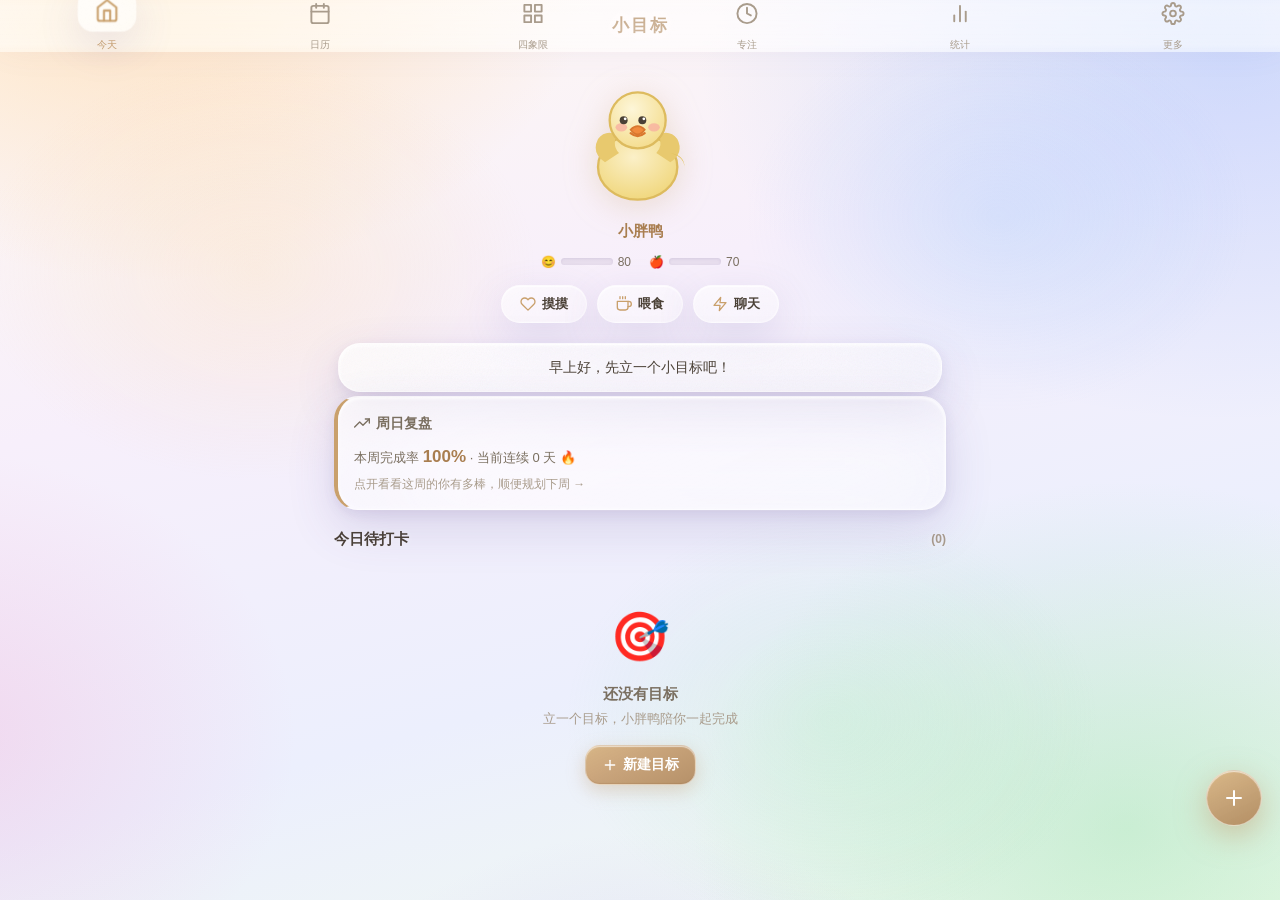
==== commit 11a00d0e: "🔮 完整复刻液态玻璃核心：边缘折射膨胀（feDisplacementMap + SDF） 基于 shuding/liquid-glass 算法与苹果官方定义（反射+折射+动态变形）：  - 圆角矩形有" ====
--- a/app/index.html
+++ b/app/index.html
@@ -88,6 +88,7 @@
   <script src="js/utils/icons.js"></script>
   <script src="js/utils/store.js"></script>
   <script src="js/utils/duckArt.js"></script>
+  <script src="js/utils/liquidGlass.js"></script>
   <script src="js/utils/llm.js"></script>
   <script src="js/app.js"></script>
 </body>
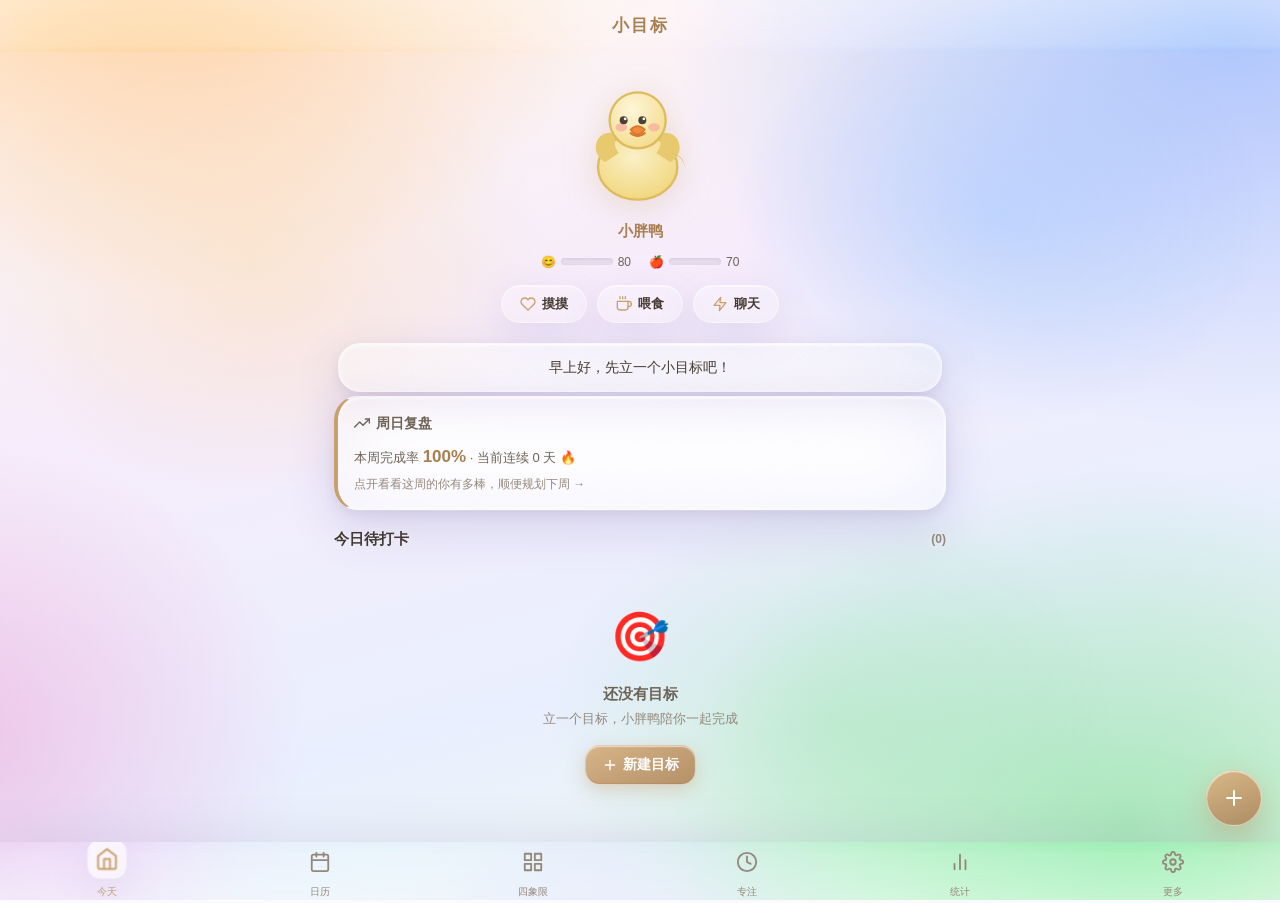
==== commit 3c82659a: "🔧 修复导航栏与标题重叠（containing block 问题） 根因: <nav> 位于 <header> 内部, 而 header 有 backdrop-filter。 backdrop-fil" ====
--- a/app/index.html
+++ b/app/index.html
@@ -31,35 +31,38 @@
   <div id="app" class="app-wrap hidden">
     <header class="app-header">
       <div class="app-title" id="page-title">小目标</div>
-      <nav class="app-nav" id="app-nav">
-        <a href="#" data-page="home" class="active">
-          <svg class="nav-icon" viewBox="0 0 24 24" fill="none" stroke="currentColor" stroke-width="2" stroke-linecap="round" stroke-linejoin="round"><path d="M3 9l9-7 9 7v11a2 2 0 0 1-2 2H5a2 2 0 0 1-2-2z"/><polyline points="9 22 9 12 15 12 15 22"/></svg>
-          <span>今天</span>
-        </a>
-        <a href="#" data-page="calendar">
-          <svg class="nav-icon" viewBox="0 0 24 24" fill="none" stroke="currentColor" stroke-width="2" stroke-linecap="round" stroke-linejoin="round"><rect x="3" y="4" width="18" height="18" rx="2" ry="2"/><line x1="16" y1="2" x2="16" y2="6"/><line x1="8" y1="2" x2="8" y2="6"/><line x1="3" y1="10" x2="21" y2="10"/></svg>
-          <span>日历</span>
-        </a>
-        <a href="#" data-page="quadrant">
-          <svg class="nav-icon" viewBox="0 0 24 24" fill="none" stroke="currentColor" stroke-width="2" stroke-linecap="round" stroke-linejoin="round"><rect x="3" y="3" width="7" height="7"/><rect x="14" y="3" width="7" height="7"/><rect x="14" y="14" width="7" height="7"/><rect x="3" y="14" width="7" height="7"/></svg>
-          <span>四象限</span>
-        </a>
-        <a href="#" data-page="focus">
-          <svg class="nav-icon" viewBox="0 0 24 24" fill="none" stroke="currentColor" stroke-width="2" stroke-linecap="round" stroke-linejoin="round"><circle cx="12" cy="12" r="10"/><polyline points="12 6 12 12 16 14"/></svg>
-          <span>专注</span>
-        </a>
-        <a href="#" data-page="stats">
-          <svg class="nav-icon" viewBox="0 0 24 24" fill="none" stroke="currentColor" stroke-width="2" stroke-linecap="round" stroke-linejoin="round"><line x1="18" y1="20" x2="18" y2="10"/><line x1="12" y1="20" x2="12" y2="4"/><line x1="6" y1="20" x2="6" y2="14"/></svg>
-          <span>统计</span>
-        </a>
-        <a href="#" data-page="more">
-          <svg class="nav-icon" viewBox="0 0 24 24" fill="none" stroke="currentColor" stroke-width="2" stroke-linecap="round" stroke-linejoin="round"><circle cx="12" cy="12" r="3"/><path d="M19.4 15a1.65 1.65 0 0 0 .33 1.82l.06.06a2 2 0 0 1 0 2.83 2 2 0 0 1-2.83 0l-.06-.06a1.65 1.65 0 0 0-1.82-.33 1.65 1.65 0 0 0-1 1.51V21a2 2 0 0 1-2 2 2 2 0 0 1-2-2v-.09A1.65 1.65 0 0 0 9 19.4a1.65 1.65 0 0 0-1.82.33l-.06.06a2 2 0 0 1-2.83 0 2 2 0 0 1 0-2.83l.06-.06a1.65 1.65 0 0 0 .33-1.82 1.65 1.65 0 0 0-1.51-1H3a2 2 0 0 1-2-2 2 2 0 0 1 2-2h.09A1.65 1.65 0 0 0 4.6 9a1.65 1.65 0 0 0-.33-1.82l-.06-.06a2 2 0 0 1 0-2.83 2 2 0 0 1 2.83 0l.06.06a1.65 1.65 0 0 0 1.82.33H9a1.65 1.65 0 0 0 1-1.51V3a2 2 0 0 1 2-2 2 2 0 0 1 2 2v.09a1.65 1.65 0 0 0 1 1.51 1.65 1.65 0 0 0 1.82-.33l.06-.06a2 2 0 0 1 2.83 0 2 2 0 0 1 0 2.83l-.06.06a1.65 1.65 0 0 0-.33 1.82V9a1.65 1.65 0 0 0 1.51 1H21a2 2 0 0 1 2 2 2 2 0 0 1-2 2h-.09a1.65 1.65 0 0 0-1.51 1z"/></svg>
-          <span>更多</span>
-        </a>
-      </nav>
     </header>
 
     <main id="main-content"></main>
+
+    <!-- 底部导航（必须在 header 之外：header 的 backdrop-filter 会创建
+         containing block，导致 fixed 定位失效与标题重叠） -->
+    <nav class="app-nav" id="app-nav">
+      <a href="#" data-page="home" class="active">
+        <svg class="nav-icon" viewBox="0 0 24 24" fill="none" stroke="currentColor" stroke-width="2" stroke-linecap="round" stroke-linejoin="round"><path d="M3 9l9-7 9 7v11a2 2 0 0 1-2 2H5a2 2 0 0 1-2-2z"/><polyline points="9 22 9 12 15 12 15 22"/></svg>
+        <span>今天</span>
+      </a>
+      <a href="#" data-page="calendar">
+        <svg class="nav-icon" viewBox="0 0 24 24" fill="none" stroke="currentColor" stroke-width="2" stroke-linecap="round" stroke-linejoin="round"><rect x="3" y="4" width="18" height="18" rx="2" ry="2"/><line x1="16" y1="2" x2="16" y2="6"/><line x1="8" y1="2" x2="8" y2="6"/><line x1="3" y1="10" x2="21" y2="10"/></svg>
+        <span>日历</span>
+      </a>
+      <a href="#" data-page="quadrant">
+        <svg class="nav-icon" viewBox="0 0 24 24" fill="none" stroke="currentColor" stroke-width="2" stroke-linecap="round" stroke-linejoin="round"><rect x="3" y="3" width="7" height="7"/><rect x="14" y="3" width="7" height="7"/><rect x="14" y="14" width="7" height="7"/><rect x="3" y="14" width="7" height="7"/></svg>
+        <span>四象限</span>
+      </a>
+      <a href="#" data-page="focus">
+        <svg class="nav-icon" viewBox="0 0 24 24" fill="none" stroke="currentColor" stroke-width="2" stroke-linecap="round" stroke-linejoin="round"><circle cx="12" cy="12" r="10"/><polyline points="12 6 12 12 16 14"/></svg>
+        <span>专注</span>
+      </a>
+      <a href="#" data-page="stats">
+        <svg class="nav-icon" viewBox="0 0 24 24" fill="none" stroke="currentColor" stroke-width="2" stroke-linecap="round" stroke-linejoin="round"><line x1="18" y1="20" x2="18" y2="10"/><line x1="12" y1="20" x2="12" y2="4"/><line x1="6" y1="20" x2="6" y2="14"/></svg>
+        <span>统计</span>
+      </a>
+      <a href="#" data-page="more">
+        <svg class="nav-icon" viewBox="0 0 24 24" fill="none" stroke="currentColor" stroke-width="2" stroke-linecap="round" stroke-linejoin="round"><circle cx="12" cy="12" r="3"/><path d="M19.4 15a1.65 1.65 0 0 0 .33 1.82l.06.06a2 2 0 0 1 0 2.83 2 2 0 0 1-2.83 0l-.06-.06a1.65 1.65 0 0 0-1.82-.33 1.65 1.65 0 0 0-1 1.51V21a2 2 0 0 1-2 2 2 2 0 0 1-2-2v-.09A1.65 1.65 0 0 0 9 19.4a1.65 1.65 0 0 0-1.82.33l-.06.06a2 2 0 0 1-2.83 0 2 2 0 0 1 0-2.83l.06-.06a1.65 1.65 0 0 0 .33-1.82 1.65 1.65 0 0 0-1.51-1H3a2 2 0 0 1-2-2 2 2 0 0 1 2-2h.09A1.65 1.65 0 0 0 4.6 9a1.65 1.65 0 0 0-.33-1.82l-.06-.06a2 2 0 0 1 0-2.83 2 2 0 0 1 2.83 0l.06.06a1.65 1.65 0 0 0 1.82.33H9a1.65 1.65 0 0 0 1-1.51V3a2 2 0 0 1 2-2 2 2 0 0 1 2 2v.09a1.65 1.65 0 0 0 1 1.51 1.65 1.65 0 0 0 1.82-.33l.06-.06a2 2 0 0 1 2.83 0 2 2 0 0 1 0 2.83l-.06.06a1.65 1.65 0 0 0-.33 1.82V9a1.65 1.65 0 0 0 1.51 1H21a2 2 0 0 1 2 2 2 2 0 0 1-2 2h-.09a1.65 1.65 0 0 0-1.51 1z"/></svg>
+        <span>更多</span>
+      </a>
+    </nav>
 
     <!-- 底部快捷打卡栏 -->
     <div id="quickbar" class="quickbar hidden">
--- a/app/css/style.css
+++ b/app/css/style.css
@@ -11,34 +11,34 @@
   --done: #6DBF6D;
   --warn: #F0A050;
   --danger: #E07070;
-  --ink: #4A4036;
-  --ink-2: #7A6F60;
-  --ink-3: #A99C8C;
-
-  /* —— iOS 26 液态玻璃参数 —— */
+  --ink: #433A30;
+  --ink-2: #6E6355;
+  --ink-3: #94887A;
+
+  /* —— iOS 26 液态玻璃参数 · ultraThin（最透） —— */
   --glass-blur: blur(42px) saturate(190%) brightness(1.12);
   --glass-strong-blur: blur(56px) saturate(200%) brightness(1.15);
-  /* 玻璃表面：顶部亮 → 底部暗（模拟光源） */
+  /* 玻璃表面：最透 —— 几乎全透明，仅靠模糊区分玻璃 */
   --glass-bg: linear-gradient(155deg,
-      rgba(255, 255, 255, 0.62) 0%,
-      rgba(255, 255, 255, 0.40) 42%,
-      rgba(255, 255, 255, 0.22) 100%);
+      rgba(255, 255, 255, 0.24) 0%,
+      rgba(255, 255, 255, 0.12) 42%,
+      rgba(255, 255, 255, 0.05) 100%);
   --glass-bg-strong: linear-gradient(155deg,
-      rgba(255, 255, 255, 0.75) 0%,
-      rgba(255, 255, 255, 0.52) 45%,
-      rgba(255, 255, 255, 0.34) 100%);
-  /* 玻璃边缘 + 高光 + 投影 */
-  --glass-border: rgba(255, 255, 255, 0.5);
+      rgba(255, 255, 255, 0.32) 0%,
+      rgba(255, 255, 255, 0.18) 45%,
+      rgba(255, 255, 255, 0.09) 100%);
+  /* 玻璃边缘 + 高光 + 投影（高光微调，保持边缘可辨） */
+  --glass-border: rgba(255, 255, 255, 0.38);
   --glass-shadow:
-    inset 0 1px 1px rgba(255, 255, 255, 0.75),
-    inset 0 -1px 1px rgba(255, 255, 255, 0.18),
-    inset 0 0 28px rgba(255, 255, 255, 0.16),
-    0 12px 40px rgba(105, 85, 160, 0.16);
+    inset 0 1px 1px rgba(255, 255, 255, 0.55),
+    inset 0 -1px 1px rgba(255, 255, 255, 0.12),
+    inset 0 0 28px rgba(255, 255, 255, 0.10),
+    0 12px 40px rgba(105, 85, 160, 0.14);
   --glass-shadow-deep:
-    inset 0 1px 1px rgba(255, 255, 255, 0.8),
-    inset 0 -1px 1px rgba(255, 255, 255, 0.2),
-    inset 0 0 36px rgba(255, 255, 255, 0.2),
-    0 20px 60px rgba(90, 70, 150, 0.22);
+    inset 0 1px 1px rgba(255, 255, 255, 0.6),
+    inset 0 -1px 1px rgba(255, 255, 255, 0.14),
+    inset 0 0 36px rgba(255, 255, 255, 0.12),
+    0 20px 60px rgba(90, 70, 150, 0.18);
 
   /* 弹性动画（spring） */
   --spring: cubic-bezier(0.34, 1.56, 0.64, 1);
@@ -57,14 +57,14 @@
   line-height: 1.5;
   overscroll-behavior: none;
   min-height: 100vh;
-  /* 彩色环境光（iOS 26 风格背景） */
+  /* 彩色环境光（最透玻璃 → 背景光斑更鲜艳饱满） */
   background:
-    radial-gradient(720px 540px at 12% -6%, rgba(255, 190, 110, 0.40), transparent 62%),
-    radial-gradient(860px 620px at 96% 4%, rgba(120, 170, 255, 0.34), transparent 62%),
-    radial-gradient(700px 560px at 88% 92%, rgba(130, 220, 150, 0.34), transparent 62%),
-    radial-gradient(560px 460px at -4% 82%, rgba(245, 150, 200, 0.26), transparent 62%),
-    radial-gradient(500px 380px at 50% 120%, rgba(190, 160, 255, 0.30), transparent 65%),
-    linear-gradient(165deg, #FFF9F1 0%, #F7EFFB 36%, #ECEFFD 68%, #F0FAEF 100%);
+    radial-gradient(760px 560px at 12% -6%, rgba(255, 176, 92, 0.55), transparent 62%),
+    radial-gradient(900px 640px at 96% 4%, rgba(96, 156, 255, 0.48), transparent 62%),
+    radial-gradient(740px 580px at 88% 92%, rgba(96, 214, 128, 0.48), transparent 62%),
+    radial-gradient(580px 480px at -4% 82%, rgba(240, 128, 196, 0.38), transparent 62%),
+    radial-gradient(520px 400px at 50% 120%, rgba(168, 132, 255, 0.44), transparent 65%),
+    linear-gradient(165deg, #FFF8EE 0%, #F6ECFB 36%, #E9EFFE 68%, #EDFAEC 100%);
   background-attachment: fixed;
 }
 
@@ -73,9 +73,9 @@
   content: '';
   position: fixed; inset: 0; z-index: -1; pointer-events: none;
   background:
-    radial-gradient(400px 300px at 20% 30%, rgba(255, 220, 160, 0.25), transparent 70%),
-    radial-gradient(360px 280px at 78% 24%, rgba(150, 200, 255, 0.20), transparent 70%),
-    radial-gradient(380px 300px at 65% 80%, rgba(160, 235, 175, 0.22), transparent 70%);
+    radial-gradient(420px 320px at 20% 30%, rgba(255, 214, 150, 0.35), transparent 70%),
+    radial-gradient(380px 300px at 78% 24%, rgba(130, 190, 255, 0.30), transparent 70%),
+    radial-gradient(400px 320px at 65% 80%, rgba(140, 228, 158, 0.32), transparent 70%);
 }
 
 /* ---------- 启动画面 ---------- */
@@ -128,8 +128,8 @@
   position: sticky; top: 0; z-index: 50;
   padding-top: env(safe-area-inset-top);
   background: linear-gradient(to bottom,
-    rgba(255, 255, 255, 0.55) 0%,
-    rgba(255, 255, 255, 0.30) 85%,
+    rgba(255, 255, 255, 0.32) 0%,
+    rgba(255, 255, 255, 0.16) 85%,
     rgba(255, 255, 255, 0) 100%);
   -webkit-backdrop-filter: blur(40px) saturate(180%); backdrop-filter: blur(40px) saturate(180%);
 }
@@ -146,8 +146,8 @@
   height: calc(var(--nav-h) + env(safe-area-inset-bottom));
   padding-bottom: env(safe-area-inset-bottom);
   background: linear-gradient(to top,
-    rgba(255, 255, 255, 0.55) 0%,
-    rgba(255, 255, 255, 0.32) 78%,
+    rgba(255, 255, 255, 0.34) 0%,
+    rgba(255, 255, 255, 0.16) 78%,
     rgba(255, 255, 255, 0) 100%);
   -webkit-backdrop-filter: blur(44px) saturate(190%); backdrop-filter: blur(44px) saturate(190%);
   box-shadow: 0 -10px 40px rgba(105, 85, 160, 0.10);
@@ -156,11 +156,16 @@
   flex: 1; display: flex; flex-direction: column; align-items: center; justify-content: center;
   text-decoration: none; color: var(--ink-3); font-size: 10px; gap: 4px;
   transition: color .3s var(--ease);
+  min-width: 0; overflow: hidden;
+}
+.app-nav a span {
+  white-space: nowrap; overflow: hidden; text-overflow: ellipsis; max-width: 100%;
 }
 .app-nav a .nav-icon {
-  width: 22px; height: 22px;
-  padding: 8px; width: 38px; height: 38px; box-sizing: content-box;
-  border-radius: 14px;
+  width: 36px; height: 36px;
+  padding: 7px;
+  box-sizing: border-box; /* 总尺寸固定 36px，图标 22px，不溢出 */
+  border-radius: 12px;
   transition: all .35s var(--spring);
 }
 .app-nav a.active { color: var(--primary); }
@@ -642,9 +647,9 @@
 .modal-box {
   position: relative;
   background: linear-gradient(165deg,
-    rgba(255, 252, 247, 0.80) 0%,
-    rgba(250, 246, 240, 0.68) 60%,
-    rgba(247, 242, 236, 0.72) 100%);
+    rgba(255, 252, 247, 0.60) 0%,
+    rgba(250, 246, 240, 0.48) 60%,
+    rgba(247, 242, 236, 0.52) 100%);
   -webkit-backdrop-filter: var(--glass-strong-blur); backdrop-filter: var(--glass-strong-blur);
   border: 1px solid rgba(255, 255, 255, 0.85);
   border-bottom: none;
--- a/app/css/liquid-glass.css
+++ b/app/css/liquid-glass.css
@@ -52,9 +52,9 @@
 /* ---- 悬浮投影增强（玻璃浮于彩色背景之上） ---- */
 .card, .goal-card, .stat-box, .tpl-card, .today-item, .pet-speech, .quickbar-inner {
   box-shadow:
-    inset 0 2px 3px rgba(255, 255, 255, 0.45),
-    inset 0 -2px 3px rgba(255, 255, 255, 0.10),
-    inset 0 0 26px rgba(255, 255, 255, 0.12),
+    inset 0 1.5px 2px rgba(255, 255, 255, 0.30),
+    inset 0 -2px 3px rgba(255, 255, 255, 0.08),
+    inset 0 0 22px rgba(255, 255, 255, 0.08),
     0 4px 12px rgba(90, 70, 140, 0.10),
     0 18px 48px rgba(90, 70, 140, 0.16);
 }
